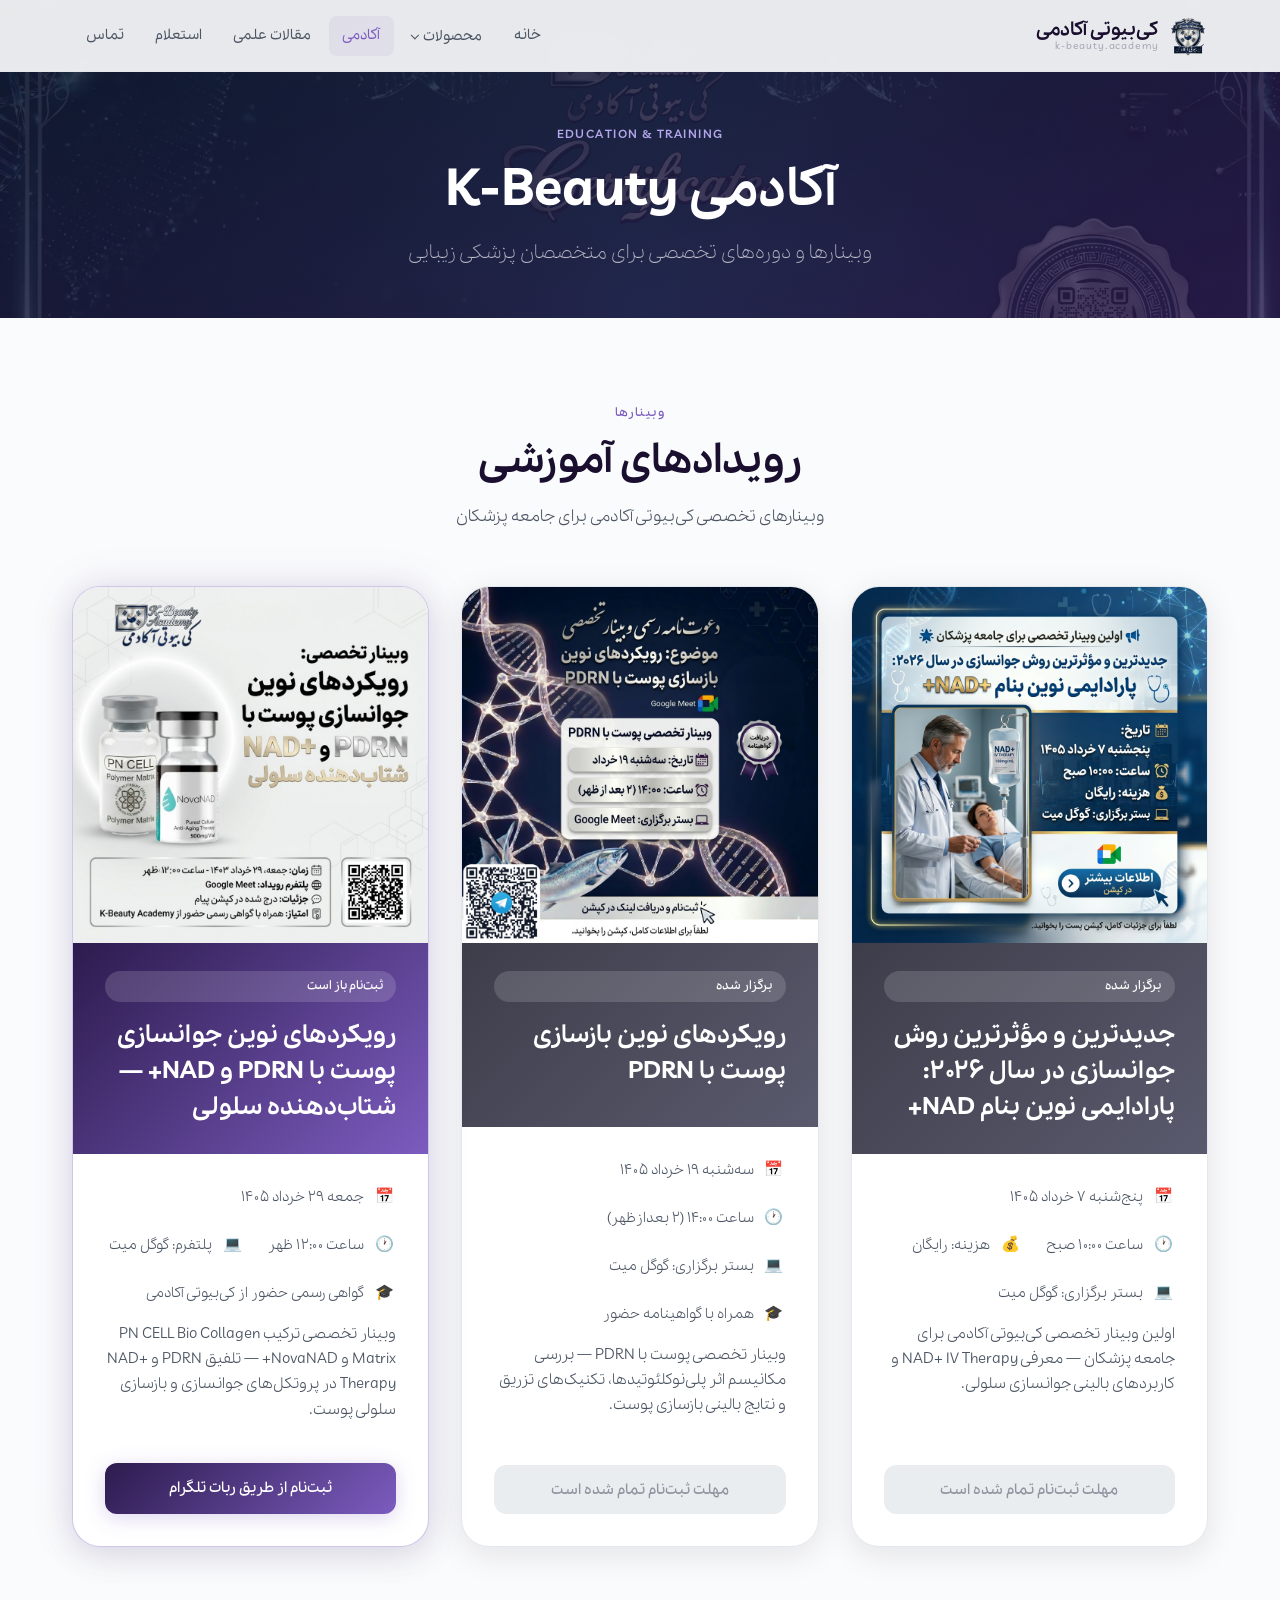
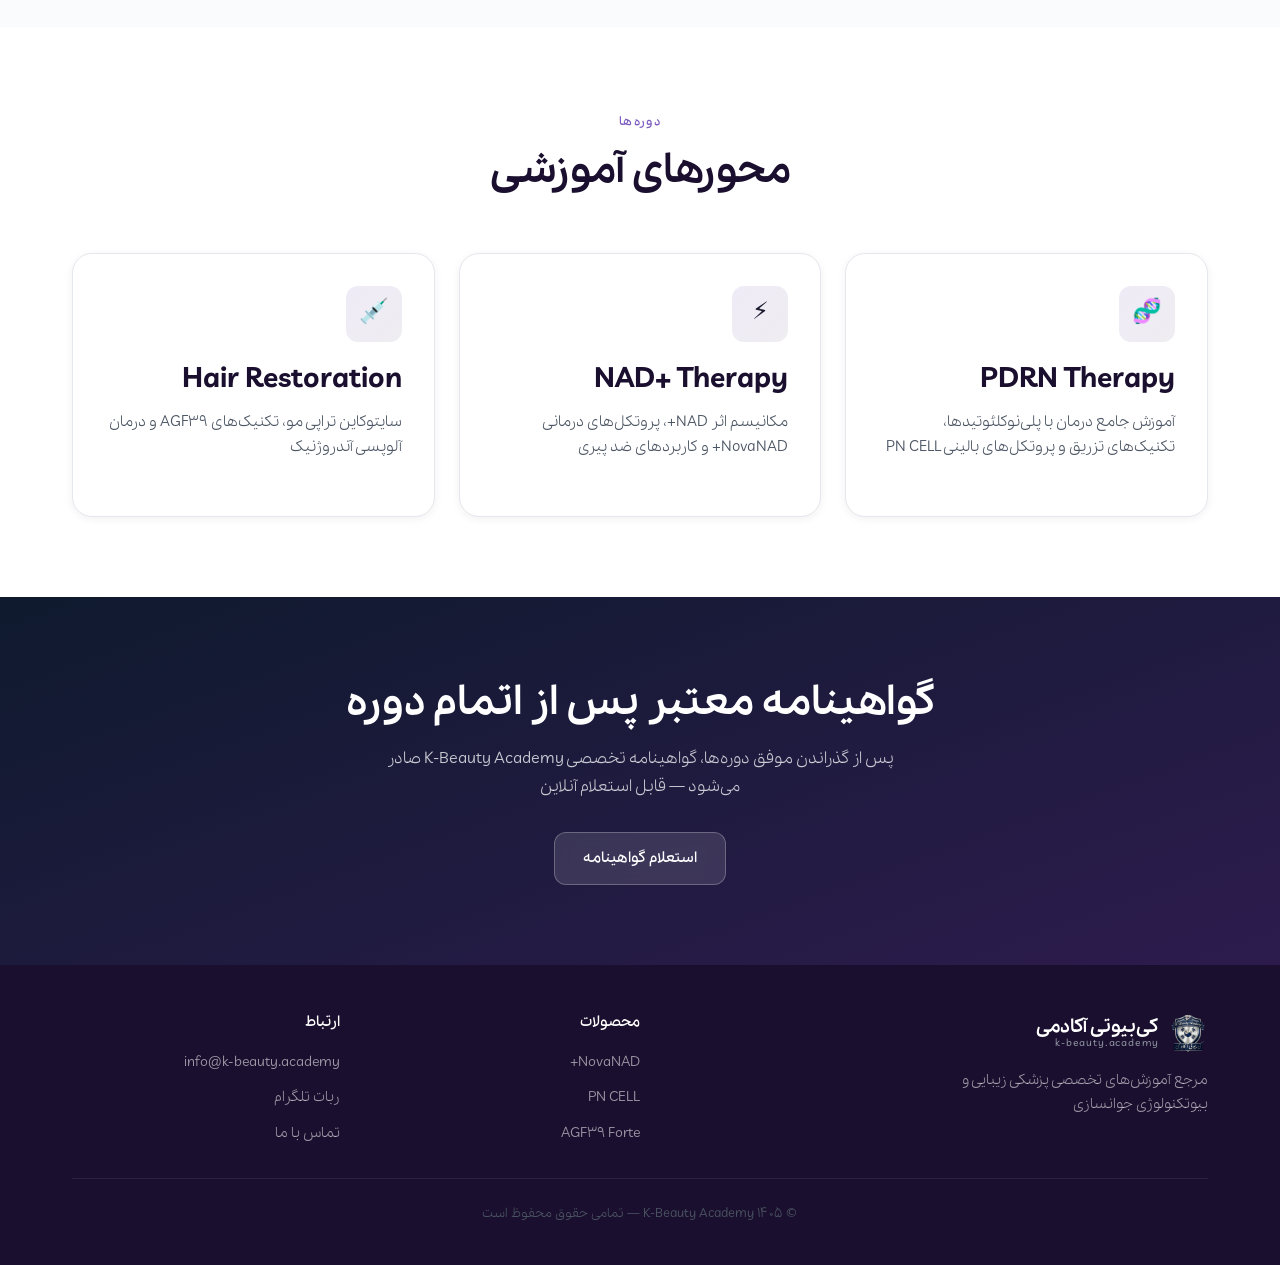
==== academy.html @ f940b208 "Improve articles UX, Pelak font, and products submenu. Sort articles by year descending, add mobile " ====
<!DOCTYPE html>
<html lang="fa" dir="rtl">
<head>
  <meta charset="UTF-8">
  <meta name="viewport" content="width=device-width, initial-scale=1.0">
  <meta name="description" content="آکادمی K-Beauty — وبینارها و دوره‌های تخصصی PDRN، NAD+ Therapy و Hair Restoration">
  <title>آکادمی | K-Beauty Academy</title>
  <link rel="stylesheet" href="style.css?v=3">
  <link rel="icon" href="images/logo/favicon.png" type="image/png">
  <link rel="apple-touch-icon" href="images/logo/apple-touch-icon.png">
</head>
<body>

  <header class="site-header">
    <div class="container header-inner">
      <a href="index.html" class="logo" aria-label="کی‌بیوتی آکادمی">
        <img src="images/logo/logo.png" alt="" class="logo-img" width="40" height="40">
        <div class="logo-text">
          <span>کی‌بیوتی آکادمی</span>
          <span>k-beauty.academy</span>
        </div>
      </a>
      <nav class="main-nav" aria-label="منوی اصلی">
        <ul>
          <li><a href="index.html">خانه</a></li>
          <li class="nav-dropdown">
            <button type="button" class="nav-dropdown__toggle" aria-expanded="false" aria-haspopup="true">محصولات</button>
            <ul class="nav-dropdown__menu" role="menu">
              <li role="none"><a href="novanad.html" role="menuitem">NovaNAD+</a></li>
              <li role="none"><a href="pncell.html" role="menuitem">PN CELL</a></li>
              <li role="none"><a href="agf39.html" role="menuitem">AGF39</a></li>
            </ul>
          </li>
          <li><a href="academy.html">آکادمی</a></li>
          <li><a href="articles.html">مقالات علمی</a></li>
          <li><a href="verify.html">استعلام</a></li>
          <li><a href="contact.html">تماس</a></li>
        </ul>
      </nav>
      <button class="menu-toggle" aria-label="باز کردن منو" aria-expanded="false">
        <span></span><span></span><span></span>
      </button>
    </div>
  </header>

  <div class="mobile-nav" aria-hidden="true">
    <nav class="mobile-nav-panel" aria-label="منوی موبایل">
      <ul>
        <li><a href="index.html">خانه</a></li>
        <li class="mobile-nav-group">
          <button type="button" class="mobile-nav-group__toggle" aria-expanded="false">محصولات</button>
          <ul class="mobile-nav-sub">
            <li><a href="novanad.html">NovaNAD+</a></li>
            <li><a href="pncell.html">PN CELL</a></li>
            <li><a href="agf39.html">AGF39</a></li>
          </ul>
        </li>
        <li><a href="academy.html">آکادمی</a></li>
        <li><a href="articles.html">مقالات علمی</a></li>
        <li><a href="verify.html">استعلام گواهینامه</a></li>
        <li><a href="contact.html">تماس با ما</a></li>
      </ul>
    </nav>
  </div>

  <main>
    <section class="page-hero page-hero--bg page-hero--academy">
      <div class="container">
        <span class="eyebrow">Education &amp; Training</span>
        <h1>آکادمی K-Beauty</h1>
        <p class="lead">وبینارها و دوره‌های تخصصی برای متخصصان پزشکی زیبایی</p>
      </div>
    </section>

    <section class="section">
      <div class="container">
        <div class="section-header">
          <span class="eyebrow">وبینارها</span>
          <h2>رویدادهای آموزشی</h2>
          <p>وبینارهای تخصصی کی‌بیوتی آکادمی برای جامعه پزشکان</p>
        </div>

        <div class="webinars-grid">

          <!-- وبینار NAD+ — برگزار شده -->
          <article class="webinar-card webinar-card--ended">
            <img src="images/webinars/webinar_nad.jpg" alt="وبینار NAD+ Therapy" class="webinar-poster" width="600" height="600" loading="lazy">
            <div class="webinar-card-header">
              <span class="badge badge--ended">برگزار شده</span>
              <h2>جدیدترین و مؤثرترین روش جوانسازی در سال ۲۰۲۶: پارادایمی نوین بنام NAD+</h2>
            </div>
            <div class="webinar-card-body">
              <div class="webinar-meta">
                <div class="webinar-meta-item">
                  <span class="icon">📅</span>
                  <span>پنج‌شنبه ۷ خرداد ۱۴۰۵</span>
                </div>
                <div class="webinar-meta-item">
                  <span class="icon">🕐</span>
                  <span>ساعت ۱۰:۰۰ صبح</span>
                </div>
                <div class="webinar-meta-item">
                  <span class="icon">💰</span>
                  <span>هزینه: رایگان</span>
                </div>
                <div class="webinar-meta-item">
                  <span class="icon">💻</span>
                  <span>بستر برگزاری: گوگل میت</span>
                </div>
              </div>
              <p>اولین وبینار تخصصی کی‌بیوتی آکادمی برای جامعه پزشکان — معرفی NAD+ IV Therapy و کاربردهای بالینی جوانسازی سلولی.</p>
              <button type="button" class="btn btn--disabled" disabled>مهلت ثبت‌نام تمام شده است</button>
            </div>
          </article>

          <!-- وبینار PDRN — برگزار شده -->
          <article class="webinar-card webinar-card--ended">
            <img src="images/webinars/webinar_pdrn.jpg" alt="وبینار PDRN" class="webinar-poster" width="600" height="600" loading="lazy">
            <div class="webinar-card-header">
              <span class="badge badge--ended">برگزار شده</span>
              <h2>رویکردهای نوین بازسازی پوست با PDRN</h2>
            </div>
            <div class="webinar-card-body">
              <div class="webinar-meta">
                <div class="webinar-meta-item">
                  <span class="icon">📅</span>
                  <span>سه‌شنبه ۱۹ خرداد ۱۴۰۵</span>
                </div>
                <div class="webinar-meta-item">
                  <span class="icon">🕐</span>
                  <span>ساعت ۱۴:۰۰ (۲ بعدازظهر)</span>
                </div>
                <div class="webinar-meta-item">
                  <span class="icon">💻</span>
                  <span>بستر برگزاری: گوگل میت</span>
                </div>
                <div class="webinar-meta-item">
                  <span class="icon">🎓</span>
                  <span>همراه با گواهینامه حضور</span>
                </div>
              </div>
              <p>وبینار تخصصی پوست با PDRN — بررسی مکانیسم اثر پلی‌نوکلئوتیدها، تکنیک‌های تزریق و نتایج بالینی بازسازی پوست.</p>
              <button type="button" class="btn btn--disabled" disabled>مهلت ثبت‌نام تمام شده است</button>
            </div>
          </article>

          <!-- وبینار PDRN + NAD+ — فعال -->
          <article class="webinar-card webinar-card--active">
            <img src="images/webinars/webinar_PN_NAD.jpg" alt="وبینار PDRN و NAD+" class="webinar-poster" width="600" height="600" loading="lazy">
            <div class="webinar-card-header">
              <span class="badge badge--open">ثبت‌نام باز است</span>
              <h2>رویکردهای نوین جوانسازی پوست با PDRN و NAD+ — شتاب‌دهنده سلولی</h2>
            </div>
            <div class="webinar-card-body">
              <div class="webinar-meta">
                <div class="webinar-meta-item">
                  <span class="icon">📅</span>
                  <span>جمعه ۲۹ خرداد ۱۴۰۵</span>
                </div>
                <div class="webinar-meta-item">
                  <span class="icon">🕐</span>
                  <span>ساعت ۱۲:۰۰ ظهر</span>
                </div>
                <div class="webinar-meta-item">
                  <span class="icon">💻</span>
                  <span>پلتفرم: گوگل میت</span>
                </div>
                <div class="webinar-meta-item">
                  <span class="icon">🎓</span>
                  <span>گواهی رسمی حضور از کی‌بیوتی آکادمی</span>
                </div>
              </div>
              <p>وبینار تخصصی ترکیب PN CELL Bio Collagen Matrix و NovaNAD+ — تلفیق PDRN و NAD+ Therapy در پروتکل‌های جوانسازی و بازسازی سلولی پوست.</p>
              <a href="https://t.me/nadplus_webinar_bot?start=webinar_register" class="btn btn--primary btn--full" target="_blank" rel="noopener noreferrer" style="margin-top:1.5rem">ثبت‌نام از طریق ربات تلگرام</a>
            </div>
          </article>

        </div>
      </div>
    </section>

    <section class="section section--alt">
      <div class="container">
        <div class="section-header">
          <span class="eyebrow">دوره‌ها</span>
          <h2>محورهای آموزشی</h2>
        </div>
        <div class="products-grid">
          <article class="product-card">
            <div class="product-card-icon">🧬</div>
            <h3>PDRN Therapy</h3>
            <p>آموزش جامع درمان با پلی‌نوکلئوتیدها، تکنیک‌های تزریق و پروتکل‌های بالینی PN CELL</p>
          </article>
          <article class="product-card">
            <div class="product-card-icon">⚡</div>
            <h3>NAD+ Therapy</h3>
            <p>مکانیسم اثر NAD+، پروتکل‌های درمانی NovaNAD+ و کاربردهای ضد پیری</p>
          </article>
          <article class="product-card">
            <div class="product-card-icon">💉</div>
            <h3>Hair Restoration</h3>
            <p>سایتوکاین تراپی مو، تکنیک‌های AGF39 و درمان آلوپسی آندروژنیک</p>
          </article>
        </div>
      </div>
    </section>

    <section class="section section--dark">
      <div class="container" style="text-align:center">
        <h2>گواهینامه معتبر پس از اتمام دوره</h2>
        <p style="max-width:560px;margin:1rem auto 2rem">پس از گذراندن موفق دوره‌ها، گواهینامه تخصصی K-Beauty Academy صادر می‌شود — قابل استعلام آنلاین</p>
        <a href="verify.html" class="btn btn--ghost">استعلام گواهینامه</a>
      </div>
    </section>
  </main>

  <footer class="site-footer">
    <div class="container">
      <div class="footer-grid">
        <div class="footer-brand">
          <a href="index.html" class="logo">
            <img src="images/logo/logo.png" alt="" class="logo-img" width="40" height="40">
            <div class="logo-text">
              <span>کی‌بیوتی آکادمی</span>
              <span>k-beauty.academy</span>
            </div>
          </a>
          <p>مرجع آموزش‌های تخصصی پزشکی زیبایی و بیوتکنولوژی جوانسازی</p>
        </div>
        <div class="footer-links">
          <h4>محصولات</h4>
          <ul>
            <li><a href="novanad.html">NovaNAD+</a></li>
            <li><a href="pncell.html">PN CELL</a></li>
            <li><a href="agf39.html">AGF39 Forte</a></li>
          </ul>
        </div>
        <div class="footer-links">
          <h4>ارتباط</h4>
          <ul>
            <li><a href="mailto:info@k-beauty.academy">info@k-beauty.academy</a></li>
            <li><a href="#" data-telegram>ربات تلگرام</a></li>
            <li><a href="contact.html">تماس با ما</a></li>
          </ul>
        </div>
      </div>
      <div class="footer-bottom">
        <p>© ۱۴۰۵ K-Beauty Academy — تمامی حقوق محفوظ است</p>
      </div>
    </div>
  </footer>

  <script src="main.js?v=3"></script>
</body>
</html>
---- style.css ----
/* ==========================================================================
   K-Beauty Academy — Global Styles
   Luxury Korean Biotech Clinic Aesthetic
   ========================================================================== */

/* --- Pelak (Farsi numerals) --- */
@font-face {
  font-family: 'Pelak';
  src: url('font/pelak/PelakFA-light.woff2') format('woff2');
  font-weight: 300;
  font-style: normal;
  font-display: swap;
}

@font-face {
  font-family: 'Pelak';
  src: url('font/pelak/PelakFA-Regular.woff2') format('woff2');
  font-weight: 400;
  font-style: normal;
  font-display: swap;
}

@font-face {
  font-family: 'Pelak';
  src: url('font/pelak/PelakFA-Medium.woff2') format('woff2');
  font-weight: 500;
  font-style: normal;
  font-display: swap;
}

@font-face {
  font-family: 'Pelak';
  src: url('font/pelak/PelakFA-SemiBold.woff2') format('woff2');
  font-weight: 600;
  font-style: normal;
  font-display: swap;
}

@font-face {
  font-family: 'Pelak';
  src: url('font/pelak/PelakFA-Bold.woff2') format('woff2');
  font-weight: 700;
  font-style: normal;
  font-display: swap;
}

/* --- Design Tokens --- */
:root {
  --white-clinical: #FAFBFC;
  --white-pure: #FFFFFF;
  --silver-light: #E4E7EC;
  --silver: #9CA3AF;
  --silver-metallic: linear-gradient(135deg, #D1D5DB 0%, #9CA3AF 50%, #C4C9D1 100%);
  --purple-deep: #1A0F2E;
  --purple-elegant: #2D1B4E;
  --purple-mid: #4A3278;
  --purple-accent: #7C5CBF;
  --purple-glow: rgba(124, 92, 191, 0.25);
  --navy-biotech: #0F1A2E;
  --navy-mid: #1E2D4A;
  --text-primary: #1A1A2E;
  --text-secondary: #4B5563;
  --text-muted: #6B7280;
  --text-on-dark: #F3F4F6;
  --success: #059669;
  --error: #DC2626;
  --shadow-sm: 0 2px 8px rgba(26, 15, 46, 0.06);
  --shadow-md: 0 8px 32px rgba(26, 15, 46, 0.1);
  --shadow-lg: 0 16px 48px rgba(26, 15, 46, 0.14);
  --shadow-glow: 0 0 40px rgba(124, 92, 191, 0.15);
  --radius-sm: 8px;
  --radius-md: 12px;
  --radius-lg: 20px;
  --radius-xl: 28px;
  --transition: 0.3s cubic-bezier(0.4, 0, 0.2, 1);
  --header-height: 72px;
  --max-width: 1200px;
  --font-body: 'Pelak', system-ui, sans-serif;
}

/* --- Reset & Base --- */
*,
*::before,
*::after {
  box-sizing: border-box;
  margin: 0;
  padding: 0;
}

html {
  scroll-behavior: smooth;
  font-size: 16px;
}

body {
  font-family: var(--font-body);
  background-color: var(--white-clinical);
  color: var(--text-primary);
  line-height: 1.7;
  direction: rtl;
  overflow-x: hidden;
  -webkit-font-smoothing: antialiased;
}

img {
  max-width: 100%;
  height: auto;
  display: block;
}

a {
  color: var(--purple-accent);
  text-decoration: none;
  transition: color var(--transition);
}

a:hover {
  color: var(--purple-mid);
}

ul {
  list-style: none;
}

/* --- Typography --- */
h1, h2, h3, h4 {
  font-family: var(--font-body);
  font-weight: 700;
  line-height: 1.3;
  color: var(--purple-deep);
}

h1 { font-size: clamp(2rem, 5vw, 3.25rem); }
h2 { font-size: clamp(1.75rem, 4vw, 2.5rem); }
h3 { font-size: clamp(1.25rem, 3vw, 1.75rem); }
h4 { font-size: clamp(1.1rem, 2.5vw, 1.35rem); }

p {
  color: var(--text-secondary);
  margin-bottom: 1rem;
}

.lead {
  font-size: clamp(1rem, 2.5vw, 1.2rem);
  color: var(--text-muted);
  font-weight: 300;
}

.eyebrow {
  display: inline-block;
  font-family: var(--font-body);
  font-size: 0.75rem;
  font-weight: 600;
  letter-spacing: 0.12em;
  text-transform: uppercase;
  color: var(--purple-accent);
  margin-bottom: 0.75rem;
}

/* --- Layout Utilities --- */
.container {
  width: 100%;
  max-width: var(--max-width);
  margin: 0 auto;
  padding: 0 1.25rem;
}

.section {
  padding: 5rem 0;
}

.section--alt {
  background: var(--white-pure);
}

.section--dark {
  background: linear-gradient(160deg, var(--navy-biotech) 0%, var(--purple-elegant) 100%);
  color: var(--text-on-dark);
}

.section--dark h2,
.section--dark h3 {
  color: var(--white-pure);
}

.section--dark p {
  color: rgba(243, 244, 246, 0.8);
}

.section-header {
  text-align: center;
  max-width: 720px;
  margin: 0 auto 3.5rem;
}

.section-header p {
  margin-top: 1rem;
}

/* --- Header & Navigation --- */
.site-header {
  position: fixed;
  top: 0;
  left: 0;
  right: 0;
  z-index: 1000;
  height: var(--header-height);
  background: rgba(250, 251, 252, 0.92);
  backdrop-filter: blur(16px);
  -webkit-backdrop-filter: blur(16px);
  border-bottom: 1px solid rgba(228, 231, 236, 0.8);
  transition: box-shadow var(--transition);
}

.site-header.scrolled {
  box-shadow: var(--shadow-sm);
}

.header-inner {
  display: flex;
  align-items: center;
  justify-content: space-between;
  height: var(--header-height);
  gap: 1rem;
}

.logo {
  display: flex;
  align-items: center;
  gap: 0.6rem;
  text-decoration: none;
  flex-shrink: 0;
}

.logo-icon {
  width: 40px;
  height: 40px;
  background: linear-gradient(135deg, var(--purple-elegant), var(--purple-accent));
  border-radius: var(--radius-sm);
  display: flex;
  align-items: center;
  justify-content: center;
  color: var(--white-pure);
  font-family: var(--font-body);
  font-size: 1.1rem;
  font-weight: 700;
  box-shadow: var(--shadow-glow);
}

.logo-img {
  width: 40px;
  height: 40px;
  object-fit: contain;
  flex-shrink: 0;
}

.logo-text {
  display: flex;
  flex-direction: column;
  line-height: 1.2;
}

.logo-text span:first-child {
  font-family: var(--font-body);
  font-size: 1.15rem;
  font-weight: 700;
  color: var(--purple-deep);
}

.logo-text span:last-child {
  font-size: 0.65rem;
  color: var(--silver);
  letter-spacing: 0.08em;
}

/* Desktop Nav */
.main-nav {
  display: none;
}

.main-nav ul {
  display: flex;
  align-items: center;
  gap: 0.25rem;
}

.main-nav a {
  display: block;
  padding: 0.5rem 0.85rem;
  font-size: 0.875rem;
  font-weight: 500;
  color: var(--text-secondary);
  border-radius: var(--radius-sm);
  transition: all var(--transition);
}

.main-nav a:hover,
.main-nav a.active {
  color: var(--purple-accent);
  background: rgba(124, 92, 191, 0.08);
}

/* Products dropdown — desktop */
.nav-dropdown {
  position: relative;
}

.nav-dropdown__toggle {
  display: inline-flex;
  align-items: center;
  gap: 0.35rem;
  padding: 0.5rem 0.85rem;
  font-family: var(--font-body);
  font-size: 0.875rem;
  font-weight: 500;
  color: var(--text-secondary);
  background: none;
  border: none;
  border-radius: var(--radius-sm);
  cursor: pointer;
  transition: all var(--transition);
}

.nav-dropdown__toggle::after {
  content: '';
  width: 0.4rem;
  height: 0.4rem;
  border-right: 1.5px solid currentColor;
  border-bottom: 1.5px solid currentColor;
  transform: rotate(45deg) translateY(-1px);
  transition: transform var(--transition);
}

.nav-dropdown:hover .nav-dropdown__toggle::after,
.nav-dropdown.open .nav-dropdown__toggle::after {
  transform: rotate(-135deg) translateY(1px);
}

.nav-dropdown__toggle:hover,
.nav-dropdown__toggle.active {
  color: var(--purple-accent);
  background: rgba(124, 92, 191, 0.08);
}

.nav-dropdown__menu {
  position: absolute;
  top: calc(100% + 0.35rem);
  right: 0;
  min-width: 11rem;
  padding: 0.4rem;
  background: var(--white-pure);
  border: 1px solid var(--silver-light);
  border-radius: var(--radius-md);
  box-shadow: var(--shadow-md);
  opacity: 0;
  visibility: hidden;
  transform: translateY(6px);
  transition: all var(--transition);
  z-index: 1002;
}

.nav-dropdown:hover .nav-dropdown__menu,
.nav-dropdown.open .nav-dropdown__menu,
.nav-dropdown:focus-within .nav-dropdown__menu {
  opacity: 1;
  visibility: visible;
  transform: translateY(0);
}

.nav-dropdown__menu a {
  display: block;
  padding: 0.55rem 0.75rem;
  font-size: 0.85rem;
  font-weight: 500;
  color: var(--text-secondary);
  border-radius: var(--radius-sm);
  white-space: nowrap;
}

.nav-dropdown__menu a:hover,
.nav-dropdown__menu a.active {
  color: var(--purple-accent);
  background: rgba(124, 92, 191, 0.08);
}

/* Hamburger */
.menu-toggle {
  display: flex;
  flex-direction: column;
  justify-content: center;
  gap: 5px;
  width: 44px;
  height: 44px;
  background: none;
  border: none;
  cursor: pointer;
  padding: 8px;
  border-radius: var(--radius-sm);
  transition: background var(--transition);
  z-index: 1001;
}

.menu-toggle:hover {
  background: rgba(124, 92, 191, 0.08);
}

.menu-toggle span {
  display: block;
  width: 24px;
  height: 2px;
  background: var(--purple-deep);
  border-radius: 2px;
  transition: all var(--transition);
  margin: 0 auto;
}

.menu-toggle.active span:nth-child(1) {
  transform: translateY(7px) rotate(45deg);
}

.menu-toggle.active span:nth-child(2) {
  opacity: 0;
  transform: scaleX(0);
}

.menu-toggle.active span:nth-child(3) {
  transform: translateY(-7px) rotate(-45deg);
}

/* Mobile Nav Overlay */
.mobile-nav {
  position: fixed;
  inset: 0;
  background: rgba(15, 26, 46, 0.6);
  backdrop-filter: blur(4px);
  z-index: 999;
  opacity: 0;
  visibility: hidden;
  transition: all var(--transition);
}

.mobile-nav.open {
  opacity: 1;
  visibility: visible;
}

.mobile-nav-panel {
  position: absolute;
  top: 0;
  right: 0;
  width: min(320px, 85vw);
  height: 100%;
  background: var(--white-pure);
  padding: calc(var(--header-height) + 1.5rem) 1.5rem 2rem;
  transform: translateX(100%);
  transition: transform var(--transition);
  box-shadow: var(--shadow-lg);
  overflow-y: auto;
}

.mobile-nav.open .mobile-nav-panel {
  transform: translateX(0);
}

.mobile-nav ul {
  display: flex;
  flex-direction: column;
  gap: 0.25rem;
}

.mobile-nav a {
  display: block;
  padding: 0.85rem 1rem;
  font-size: 1rem;
  font-weight: 500;
  color: var(--text-primary);
  border-radius: var(--radius-sm);
  transition: all var(--transition);
}

.mobile-nav a:hover,
.mobile-nav a.active {
  background: rgba(124, 92, 191, 0.1);
  color: var(--purple-accent);
}

.mobile-nav-group {
  margin: 0.15rem 0;
}

.mobile-nav-group__toggle {
  display: flex;
  align-items: center;
  justify-content: space-between;
  width: 100%;
  padding: 0.85rem 1rem;
  font-family: var(--font-body);
  font-size: 1rem;
  font-weight: 600;
  color: var(--text-primary);
  background: none;
  border: none;
  border-radius: var(--radius-sm);
  cursor: pointer;
  text-align: right;
  transition: all var(--transition);
}

.mobile-nav-group__toggle::after {
  content: '';
  width: 0.45rem;
  height: 0.45rem;
  border-right: 2px solid var(--purple-accent);
  border-bottom: 2px solid var(--purple-accent);
  transform: rotate(45deg);
  transition: transform var(--transition);
  flex-shrink: 0;
}

.mobile-nav-group.open .mobile-nav-group__toggle::after {
  transform: rotate(-135deg);
}

.mobile-nav-group__toggle:hover,
.mobile-nav-group__toggle.active {
  background: rgba(124, 92, 191, 0.1);
  color: var(--purple-accent);
}

.mobile-nav-sub {
  display: none;
  padding: 0.15rem 0 0.35rem;
  margin: 0 0 0.25rem;
}

.mobile-nav-group.open .mobile-nav-sub {
  display: block;
}

.mobile-nav-sub a {
  padding: 0.7rem 1rem 0.7rem 1.5rem;
  font-size: 0.95rem;
}

/* --- Buttons --- */
.btn {
  display: inline-flex;
  align-items: center;
  justify-content: center;
  gap: 0.5rem;
  padding: 0.85rem 1.75rem;
  font-family: var(--font-body);
  font-size: 0.9rem;
  font-weight: 600;
  border: none;
  border-radius: var(--radius-md);
  cursor: pointer;
  transition: all var(--transition);
  text-decoration: none;
  white-space: nowrap;
}

.btn--primary {
  background: linear-gradient(135deg, var(--purple-elegant), var(--purple-accent));
  color: var(--white-pure);
  box-shadow: 0 4px 20px var(--purple-glow);
}

.btn--primary:hover {
  transform: translateY(-2px);
  box-shadow: 0 8px 28px var(--purple-glow);
  color: var(--white-pure);
}

.btn--outline {
  background: transparent;
  color: var(--purple-accent);
  border: 1.5px solid var(--purple-accent);
}

.btn--outline:hover {
  background: var(--purple-accent);
  color: var(--white-pure);
}

.btn--ghost {
  background: rgba(255, 255, 255, 0.12);
  color: var(--white-pure);
  border: 1px solid rgba(255, 255, 255, 0.25);
  backdrop-filter: blur(8px);
}

.btn--ghost:hover {
  background: rgba(255, 255, 255, 0.2);
  color: var(--white-pure);
}

.btn--silver {
  background: var(--silver-metallic);
  color: var(--purple-deep);
}

.btn--full {
  width: 100%;
}

/* --- Hero Section --- */
.hero {
  position: relative;
  min-height: 100vh;
  display: flex;
  align-items: center;
  padding-top: var(--header-height);
  background: linear-gradient(160deg, var(--navy-biotech) 0%, var(--purple-elegant) 45%, var(--navy-mid) 100%);
  overflow: hidden;
}

.hero::before {
  content: '';
  position: absolute;
  inset: 0;
  background:
    radial-gradient(ellipse 80% 60% at 20% 80%, rgba(124, 92, 191, 0.2) 0%, transparent 60%),
    radial-gradient(ellipse 60% 50% at 80% 20%, rgba(156, 163, 175, 0.1) 0%, transparent 50%);
  pointer-events: none;
}

.hero::after {
  content: '';
  position: absolute;
  bottom: 0;
  left: 0;
  right: 0;
  height: 120px;
  background: linear-gradient(to top, var(--white-clinical), transparent);
  pointer-events: none;
}

.hero-grid {
  position: relative;
  z-index: 1;
  display: grid;
  grid-template-columns: 1fr;
  gap: 3rem;
  align-items: center;
  padding: 4rem 0 6rem;
}

.hero-content {
  max-width: 680px;
}

.hero .eyebrow {
  color: rgba(196, 181, 253, 0.9);
}

.hero h1 {
  color: var(--white-pure);
  margin-bottom: 1.25rem;
  font-size: clamp(1.75rem, 5vw, 2.75rem);
}

.hero .lead {
  color: rgba(243, 244, 246, 0.75);
  margin-bottom: 2rem;
  line-height: 1.9;
}

.hero-cta {
  display: flex;
  flex-wrap: wrap;
  gap: 1rem;
}

.hero-visual {
  display: none;
  position: relative;
}

.hero-img {
  width: 100%;
  max-width: 420px;
  margin: 0 auto;
  border-radius: var(--radius-xl);
  box-shadow: var(--shadow-lg), var(--shadow-glow);
  border: 1px solid rgba(255, 255, 255, 0.12);
  animation: float 6s ease-in-out infinite;
}

@keyframes float {
  0%, 100% { transform: translateY(0); }
  50% { transform: translateY(-12px); }
}

/* --- Product Cards --- */
.products-grid {
  display: grid;
  grid-template-columns: 1fr;
  gap: 1.5rem;
}

.product-card {
  background: var(--white-pure);
  border-radius: var(--radius-lg);
  padding: 2rem;
  border: 1px solid var(--silver-light);
  box-shadow: var(--shadow-sm);
  transition: all var(--transition);
  display: flex;
  flex-direction: column;
  position: relative;
  overflow: hidden;
}

.product-card::before {
  content: '';
  position: absolute;
  top: 0;
  right: 0;
  left: 0;
  height: 3px;
  background: linear-gradient(90deg, var(--purple-elegant), var(--purple-accent), var(--silver));
  opacity: 0;
  transition: opacity var(--transition);
}

.product-card:hover {
  transform: translateY(-4px);
  box-shadow: var(--shadow-md);
  border-color: rgba(124, 92, 191, 0.2);
}

.product-card:hover::before {
  opacity: 1;
}

.product-card-icon {
  width: 56px;
  height: 56px;
  border-radius: var(--radius-md);
  background: linear-gradient(135deg, rgba(124, 92, 191, 0.12), rgba(45, 27, 78, 0.08));
  display: flex;
  align-items: center;
  justify-content: center;
  font-size: 1.5rem;
  margin-bottom: 1.25rem;
}

.product-card-img {
  width: 100%;
  aspect-ratio: 1;
  object-fit: cover;
  border-radius: var(--radius-md);
  margin-bottom: 1.25rem;
  background: var(--white-clinical);
}

.product-card h3 {
  margin-bottom: 0.75rem;
}

.product-card p {
  flex-grow: 1;
  font-size: 0.925rem;
  margin-bottom: 1.5rem;
}

.product-card .btn {
  align-self: flex-start;
}

/* --- Page Hero (inner pages) --- */
.page-hero {
  padding-top: calc(var(--header-height) + 3rem);
  padding-bottom: 3rem;
  background: linear-gradient(160deg, var(--navy-biotech) 0%, var(--purple-elegant) 100%);
  text-align: center;
  position: relative;
  overflow: hidden;
}

.page-hero::before {
  content: '';
  position: absolute;
  inset: 0;
  background: radial-gradient(ellipse at center, rgba(124, 92, 191, 0.15) 0%, transparent 70%);
  z-index: 0;
}

.page-hero--bg {
  background-size: cover;
  background-position: center;
  background-repeat: no-repeat;
}

.page-hero--bg::before {
  background: linear-gradient(160deg, rgba(15, 26, 46, 0.88) 0%, rgba(45, 27, 78, 0.82) 100%);
}

.page-hero--novanad { background-image: url('images/pages/hero-novanad.webp'); }
.page-hero--pncell { background-image: url('images/pages/hero-pncell.webp'); }
.page-hero--agf39 { background-image: url('images/pages/hero-agf39.webp'); }
.page-hero--academy { background-image: url('images/pages/hero-academy.webp'); }

.product-showcase {
  width: 100%;
  border-radius: var(--radius-lg);
  box-shadow: var(--shadow-md);
  margin-bottom: 1.5rem;
}

.page-hero .container {
  position: relative;
  z-index: 1;
}

.page-hero .eyebrow {
  color: rgba(196, 181, 253, 0.9);
}

.page-hero h1 {
  color: var(--white-pure);
  margin-bottom: 0.75rem;
}

.page-hero .lead {
  color: rgba(243, 244, 246, 0.7);
  max-width: 600px;
  margin: 0 auto;
}

/* --- Content Blocks --- */
.content-grid {
  display: grid;
  grid-template-columns: 1fr;
  gap: 2.5rem;
  align-items: start;
}

.content-block {
  background: var(--white-pure);
  border-radius: var(--radius-lg);
  padding: 2rem;
  border: 1px solid var(--silver-light);
  box-shadow: var(--shadow-sm);
}

.feature-list {
  display: flex;
  flex-direction: column;
  gap: 1rem;
}

.feature-item {
  display: flex;
  gap: 1rem;
  align-items: flex-start;
  padding: 1rem;
  background: var(--white-clinical);
  border-radius: var(--radius-md);
  border: 1px solid var(--silver-light);
  transition: all var(--transition);
}

.feature-item:hover {
  border-color: rgba(124, 92, 191, 0.25);
  box-shadow: var(--shadow-sm);
}

.feature-icon {
  flex-shrink: 0;
  width: 44px;
  height: 44px;
  border-radius: var(--radius-sm);
  background: linear-gradient(135deg, var(--purple-elegant), var(--purple-accent));
  color: var(--white-pure);
  display: flex;
  align-items: center;
  justify-content: center;
  font-size: 1.1rem;
}

.feature-item h4 {
  margin-bottom: 0.25rem;
  font-family: var(--font-body);
  font-weight: 600;
  font-size: 0.95rem;
}

.feature-item p {
  font-size: 0.875rem;
  margin-bottom: 0;
}

/* Stats Row */
.stats-row {
  display: grid;
  grid-template-columns: repeat(2, 1fr);
  gap: 1rem;
}

.stat-card {
  text-align: center;
  padding: 1.5rem 1rem;
  background: linear-gradient(135deg, rgba(124, 92, 191, 0.08), rgba(45, 27, 78, 0.04));
  border-radius: var(--radius-md);
  border: 1px solid rgba(124, 92, 191, 0.15);
}

.stat-card .stat-value {
  font-family: var(--font-body);
  font-size: 2.25rem;
  font-weight: 700;
  color: var(--purple-accent);
  line-height: 1;
  margin-bottom: 0.5rem;
}

.stat-card .stat-label {
  font-size: 0.8rem;
  color: var(--text-muted);
}

/* Tech Badge */
.tech-badge {
  display: inline-flex;
  align-items: center;
  gap: 0.5rem;
  padding: 0.5rem 1rem;
  background: rgba(124, 92, 191, 0.1);
  border: 1px solid rgba(124, 92, 191, 0.2);
  border-radius: 100px;
  font-size: 0.8rem;
  font-weight: 500;
  color: var(--purple-mid);
  margin-bottom: 1rem;
}

/* --- Academy / Webinar Card --- */
.webinars-grid {
  display: grid;
  grid-template-columns: 1fr;
  gap: 2rem;
}

.webinar-card {
  background: var(--white-pure);
  border-radius: var(--radius-xl);
  overflow: hidden;
  border: 1px solid var(--silver-light);
  box-shadow: var(--shadow-md);
  display: flex;
  flex-direction: column;
}

.webinar-card--active {
  border-color: rgba(124, 92, 191, 0.35);
  box-shadow: var(--shadow-md), var(--shadow-glow);
}

.webinar-poster {
  width: 100%;
  aspect-ratio: 1 / 1;
  object-fit: cover;
  display: block;
  background: var(--white-clinical);
}

.webinar-card-header {
  background: linear-gradient(135deg, var(--purple-elegant), var(--purple-accent));
  padding: 1.75rem 2rem;
  color: var(--white-pure);
  min-height: 9.5rem;
  display: flex;
  flex-direction: column;
  justify-content: flex-start;
}

.webinar-card--ended .webinar-card-header {
  background: linear-gradient(135deg, #3d3d4a, #5a5a6e);
}

.webinar-card-header .badge {
  display: inline-block;
  padding: 0.35rem 0.85rem;
  background: rgba(255, 255, 255, 0.15);
  border-radius: 100px;
  font-size: 0.75rem;
  font-weight: 600;
  margin-bottom: 1rem;
}

.badge--open {
  background: rgba(255, 255, 255, 0.22);
}

.badge--ended {
  background: rgba(0, 0, 0, 0.2);
}

.webinar-card-header h2 {
  color: var(--white-pure);
  font-size: clamp(1.1rem, 2.5vw, 1.5rem);
  margin-bottom: 0;
  line-height: 1.5;
}

.webinar-card-body {
  padding: 2rem;
  flex-grow: 1;
  display: flex;
  flex-direction: column;
}

.webinar-card-body p {
  font-size: 0.925rem;
}

.webinar-card-body .webinar-meta {
  margin-bottom: 1rem;
}

.webinar-card-body > p:last-of-type {
  flex-grow: 1;
}

.webinar-meta {
  display: flex;
  flex-direction: column;
  gap: 0.3rem;
  margin-bottom: 1.5rem;
}

.webinar-meta-item {
  display: flex;
  align-items: center;
  gap: 0.5rem;
  font-size: 0.875rem;
  color: var(--text-secondary);
  line-height: 1.4;
}

.webinar-meta-item .icon {
  width: 1.5rem;
  height: 1.5rem;
  background: none;
  border-radius: 0;
  display: flex;
  align-items: center;
  justify-content: center;
  font-size: 0.95rem;
  flex-shrink: 0;
}

.btn--disabled,
.btn--disabled:disabled {
  background: var(--silver-light);
  color: var(--text-muted);
  cursor: not-allowed;
  box-shadow: none;
  border: 1px solid var(--silver-light);
  width: 100%;
  margin-top: 1.5rem;
}

.btn--disabled:hover {
  transform: none;
  box-shadow: none;
}

/* --- Verify Page --- */
.verify-section {
  min-height: calc(100vh - var(--header-height) - 200px);
  display: flex;
  align-items: center;
  padding: calc(var(--header-height) + 3rem) 0 4rem;
}

.verify-card {
  max-width: 520px;
  margin: 0 auto;
  background: var(--white-pure);
  border-radius: var(--radius-xl);
  padding: 2.5rem 2rem;
  border: 1px solid var(--silver-light);
  box-shadow: var(--shadow-md);
  text-align: center;
}

.verify-card h1 {
  font-size: clamp(1.5rem, 4vw, 2rem);
  margin-bottom: 0.5rem;
}

.verify-card > p {
  margin-bottom: 2rem;
}

.verify-form {
  display: flex;
  flex-direction: column;
  gap: 1rem;
}

.verify-input-group {
  position: relative;
}

.verify-input {
  width: 100%;
  padding: 1rem 1.25rem;
  font-family: var(--font-body);
  font-size: 1rem;
  text-align: center;
  letter-spacing: 0.08em;
  border: 2px solid var(--silver-light);
  border-radius: var(--radius-md);
  background: var(--white-clinical);
  color: var(--text-primary);
  transition: all var(--transition);
  direction: ltr;
}

.verify-input:focus {
  outline: none;
  border-color: var(--purple-accent);
  box-shadow: 0 0 0 4px var(--purple-glow);
}

.verify-result {
  margin-top: 1.5rem;
  padding: 1.5rem;
  border-radius: var(--radius-md);
  opacity: 0;
  transform: translateY(10px);
  transition: all 0.4s cubic-bezier(0.4, 0, 0.2, 1);
}

.verify-form--loading .verify-input {
  opacity: 0.7;
}

.verify-form--loading .btn {
  position: relative;
}

.verify-result--loading {
  padding: 1.5rem;
  color: var(--text-muted);
  font-size: 0.9rem;
}

.btn:disabled {
  opacity: 0.75;
  cursor: wait;
}

.verify-result.show {
  opacity: 1;
  transform: translateY(0);
}

.verify-result--success {
  background: linear-gradient(135deg, rgba(5, 150, 105, 0.08), rgba(5, 150, 105, 0.04));
  border: 1px solid rgba(5, 150, 105, 0.25);
}

.verify-result--error {
  background: linear-gradient(135deg, rgba(220, 38, 38, 0.08), rgba(220, 38, 38, 0.04));
  border: 1px solid rgba(220, 38, 38, 0.25);
}

.verify-result h3 {
  font-family: var(--font-body);
  font-size: 1rem;
  margin-bottom: 0.75rem;
}

.verify-result--success h3 { color: var(--success); }
.verify-result--error h3 { color: var(--error); }

.cert-details {
  text-align: right;
  margin-top: 1rem;
}

.cert-details dt {
  font-size: 0.75rem;
  color: var(--text-muted);
  margin-top: 0.75rem;
}

.cert-details dd {
  font-size: 0.95rem;
  font-weight: 600;
  color: var(--text-primary);
}

.cert-badge {
  display: inline-block;
  margin-top: 1rem;
  padding: 0.5rem 1.25rem;
  background: linear-gradient(135deg, var(--purple-elegant), var(--purple-accent));
  color: var(--white-pure);
  border-radius: 100px;
  font-size: 0.85rem;
  font-weight: 600;
}

/* --- Contact Page --- */
.contact-grid {
  display: grid;
  grid-template-columns: 1fr;
  gap: 2rem;
  padding: calc(var(--header-height) + 3rem) 0 4rem;
}

.contact-info {
  background: linear-gradient(160deg, var(--navy-biotech), var(--purple-elegant));
  border-radius: var(--radius-xl);
  padding: 2rem;
  color: var(--text-on-dark);
}

.contact-info h2 {
  color: var(--white-pure);
  margin-bottom: 1rem;
}

.contact-info p {
  color: rgba(243, 244, 246, 0.75);
  margin-bottom: 2rem;
}

.contact-links {
  display: flex;
  flex-direction: column;
  gap: 1rem;
}

.contact-link {
  display: flex;
  align-items: center;
  gap: 1rem;
  padding: 1rem;
  background: rgba(255, 255, 255, 0.08);
  border-radius: var(--radius-md);
  border: 1px solid rgba(255, 255, 255, 0.12);
  color: var(--white-pure);
  transition: all var(--transition);
}

.contact-link:hover {
  background: rgba(255, 255, 255, 0.14);
  color: var(--white-pure);
  transform: translateX(-4px);
}

.contact-link .icon {
  width: 44px;
  height: 44px;
  border-radius: var(--radius-sm);
  background: rgba(124, 92, 191, 0.3);
  display: flex;
  align-items: center;
  justify-content: center;
  font-size: 1.2rem;
  flex-shrink: 0;
}

.contact-form-card {
  background: var(--white-pure);
  border-radius: var(--radius-xl);
  padding: 2rem;
  border: 1px solid var(--silver-light);
  box-shadow: var(--shadow-md);
}

.contact-form-card h2 {
  margin-bottom: 1.5rem;
}

.form-group {
  margin-bottom: 1.25rem;
}

.form-group label {
  display: block;
  font-size: 0.85rem;
  font-weight: 500;
  color: var(--text-secondary);
  margin-bottom: 0.5rem;
}

.form-group input,
.form-group textarea,
.form-group select {
  width: 100%;
  padding: 0.85rem 1rem;
  font-family: var(--font-body);
  font-size: 0.95rem;
  border: 1.5px solid var(--silver-light);
  border-radius: var(--radius-md);
  background: var(--white-clinical);
  color: var(--text-primary);
  transition: all var(--transition);
}

.form-group select {
  cursor: pointer;
  appearance: none;
  background-image: url("data:image/svg+xml,%3Csvg xmlns='http://www.w3.org/2000/svg' width='12' height='8' viewBox='0 0 12 8'%3E%3Cpath fill='%236B7280' d='M1 1l5 5 5-5'/%3E%3C/svg%3E");
  background-repeat: no-repeat;
  background-position: left 1rem center;
  padding-left: 2.5rem;
}

.form-group input:focus,
.form-group textarea:focus,
.form-group select:focus {
  outline: none;
  border-color: var(--purple-accent);
  box-shadow: 0 0 0 3px var(--purple-glow);
  background-color: var(--white-pure);
}

.form-group--other {
  animation: fadeIn 0.3s ease;
}

@keyframes fadeIn {
  from { opacity: 0; transform: translateY(-6px); }
  to { opacity: 1; transform: translateY(0); }
}

.contact-success {
  text-align: center;
  padding: 2rem 1rem;
}

.contact-success-icon {
  width: 64px;
  height: 64px;
  margin: 0 auto 1.25rem;
  border-radius: 50%;
  background: linear-gradient(135deg, var(--purple-elegant), var(--purple-accent));
  color: var(--white-pure);
  font-size: 1.75rem;
  display: flex;
  align-items: center;
  justify-content: center;
  box-shadow: var(--shadow-glow);
}

.contact-success h3 {
  margin-bottom: 0.75rem;
  font-size: 1.25rem;
}

.contact-success p {
  color: var(--text-muted);
  margin-bottom: 0;
}

.form-group textarea {
  min-height: 120px;
  resize: vertical;
}

/* --- Toast Notification --- */
.toast-container {
  position: fixed;
  bottom: 1.5rem;
  left: 50%;
  transform: translateX(-50%) translateY(120%);
  z-index: 2000;
  transition: transform 0.4s cubic-bezier(0.4, 0, 0.2, 1);
}

.toast-container.show {
  transform: translateX(-50%) translateY(0);
}

.toast {
  display: flex;
  align-items: center;
  gap: 0.75rem;
  padding: 1rem 1.5rem;
  background: var(--purple-deep);
  color: var(--white-pure);
  border-radius: var(--radius-md);
  box-shadow: var(--shadow-lg);
  font-size: 0.9rem;
  font-weight: 500;
  min-width: 280px;
  border: 1px solid rgba(124, 92, 191, 0.3);
}

.toast-icon {
  width: 28px;
  height: 28px;
  border-radius: 50%;
  background: var(--success);
  display: flex;
  align-items: center;
  justify-content: center;
  font-size: 0.85rem;
  flex-shrink: 0;
}

/* --- Footer --- */
.site-footer {
  background: var(--purple-deep);
  color: rgba(243, 244, 246, 0.7);
  padding: 3rem 0 1.5rem;
}

.footer-grid {
  display: grid;
  grid-template-columns: 1fr;
  gap: 2rem;
  margin-bottom: 2rem;
}

.footer-brand .logo-text span:first-child {
  color: var(--white-pure);
}

.footer-brand .logo-text span:last-child {
  color: var(--silver);
}

.footer-brand p {
  color: rgba(243, 244, 246, 0.6);
  font-size: 0.875rem;
  margin-top: 1rem;
  max-width: 320px;
}

.footer-links h4 {
  color: var(--white-pure);
  font-family: var(--font-body);
  font-size: 0.9rem;
  font-weight: 600;
  margin-bottom: 1rem;
}

.footer-links ul {
  display: flex;
  flex-direction: column;
  gap: 0.5rem;
}

.footer-links a {
  color: rgba(243, 244, 246, 0.6);
  font-size: 0.875rem;
  transition: color var(--transition);
}

.footer-links a:hover {
  color: var(--white-pure);
}

.footer-bottom {
  padding-top: 1.5rem;
  border-top: 1px solid rgba(255, 255, 255, 0.08);
  display: flex;
  flex-direction: column;
  gap: 0.5rem;
  align-items: center;
  text-align: center;
  font-size: 0.8rem;
  color: rgba(243, 244, 246, 0.4);
}

/* --- Ingredient Tags --- */
.ingredient-tags {
  display: flex;
  flex-wrap: wrap;
  gap: 0.5rem;
  margin: 1rem 0;
}

.ingredient-tag {
  padding: 0.4rem 0.85rem;
  background: var(--white-clinical);
  border: 1px solid var(--silver-light);
  border-radius: 100px;
  font-size: 0.8rem;
  color: var(--text-secondary);
  transition: all var(--transition);
}

.ingredient-tag:hover {
  border-color: var(--purple-accent);
  color: var(--purple-accent);
}

/* --- Method Cards --- */
.methods-grid {
  display: grid;
  grid-template-columns: 1fr;
  gap: 1rem;
}

.method-card {
  padding: 1.5rem;
  background: var(--white-clinical);
  border-radius: var(--radius-md);
  border: 1px solid var(--silver-light);
  text-align: center;
  transition: all var(--transition);
}

.method-card:hover {
  border-color: rgba(124, 92, 191, 0.3);
  box-shadow: var(--shadow-sm);
}

.method-card .method-icon {
  font-size: 2rem;
  margin-bottom: 0.75rem;
}

.method-card h4 {
  font-family: var(--font-body);
  font-size: 0.95rem;
  margin-bottom: 0.5rem;
}

.method-card p {
  font-size: 0.85rem;
  margin-bottom: 0;
}

/* --- Responsive Breakpoints --- */
@media (min-width: 640px) {
  .products-grid {
    grid-template-columns: repeat(2, 1fr);
  }

  .stats-row {
    grid-template-columns: repeat(2, 1fr);
  }

  .methods-grid {
    grid-template-columns: repeat(3, 1fr);
  }

  .footer-grid {
    grid-template-columns: repeat(2, 1fr);
  }
}

@media (min-width: 768px) {
  .main-nav {
    display: block;
  }

  .menu-toggle {
    display: none;
  }

  .hero-grid {
    grid-template-columns: 1fr 1fr;
  }

  .hero-visual {
    display: block;
  }

  .content-grid {
    grid-template-columns: 1fr 1fr;
  }

  .contact-grid {
    grid-template-columns: 1fr 1.2fr;
    align-items: start;
  }

  .webinar-meta {
    flex-direction: row;
    flex-wrap: wrap;
    gap: 1.5rem;
  }
}

@media (min-width: 1024px) {
  .webinars-grid {
    grid-template-columns: repeat(3, 1fr);
    align-items: stretch;
  }

  .webinar-card-header {
    min-height: 11.5rem;
  }

  .products-grid {
    grid-template-columns: repeat(3, 1fr);
  }

  .footer-grid {
    grid-template-columns: 2fr 1fr 1fr;
  }

  .container {
    padding: 0 2rem;
  }
}

@media (min-width: 768px) and (max-width: 1023px) {
  .webinars-grid {
    grid-template-columns: repeat(2, 1fr);
  }

  .webinars-grid .webinar-card:last-child {
    grid-column: 1 / -1;
    max-width: 480px;
    margin: 0 auto;
    width: 100%;
  }
}

/* --- Accessibility --- */
@media (prefers-reduced-motion: reduce) {
  *,
  *::before,
  *::after {
    animation-duration: 0.01ms !important;
    animation-iteration-count: 1 !important;
    transition-duration: 0.01ms !important;
  }

  html {
    scroll-behavior: auto;
  }
}

:focus-visible {
  outline: 2px solid var(--purple-accent);
  outline-offset: 2px;
}

.sr-only {
  position: absolute;
  width: 1px;
  height: 1px;
  padding: 0;
  margin: -1px;
  overflow: hidden;
  clip: rect(0, 0, 0, 0);
  white-space: nowrap;
  border: 0;
}

/* ==========================================================================
   Scientific Articles
   ========================================================================== */

.page-hero--articles {
  background-image: url('images/pages/hero-academy.webp');
}

.articles-layout {
  display: flex;
  flex-direction: column;
  gap: 2rem;
  align-items: stretch;
}

.articles-sidebar {
  background: var(--white-pure);
  border: 1px solid var(--silver-light);
  border-radius: var(--radius-lg);
  padding: 1.5rem;
  box-shadow: var(--shadow-sm);
}

.articles-sidebar__block + .articles-sidebar__block {
  margin-top: 1.5rem;
  padding-top: 1.5rem;
  border-top: 1px solid var(--silver-light);
}

.articles-sidebar__label {
  display: block;
  font-size: 0.85rem;
  font-weight: 600;
  color: var(--purple-deep);
  margin-bottom: 0.75rem;
}

.articles-sidebar__hint {
  font-size: 0.75rem;
  color: var(--text-muted);
  margin-top: 0.5rem;
  margin-bottom: 0;
}

.articles-search-input {
  width: 100%;
  padding: 0.75rem 1rem;
  border: 1px solid var(--silver-light);
  border-radius: var(--radius-md);
  font-family: var(--font-body);
  font-size: 0.95rem;
  background: var(--white-clinical);
  transition: border-color var(--transition), box-shadow var(--transition);
}

.articles-search-input:focus {
  outline: none;
  border-color: var(--purple-accent);
  box-shadow: 0 0 0 3px var(--purple-glow);
}

.articles-filters {
  display: flex;
  flex-wrap: wrap;
  gap: 0.5rem;
}

.articles-filter {
  padding: 0.45rem 0.9rem;
  border: 1px solid var(--silver-light);
  border-radius: 999px;
  background: var(--white-clinical);
  color: var(--text-secondary);
  font-family: var(--font-body);
  font-size: 0.85rem;
  font-weight: 500;
  cursor: pointer;
  transition: all var(--transition);
}

.articles-filter:hover {
  border-color: var(--purple-accent);
  color: var(--purple-mid);
}

.articles-filter.active {
  background: linear-gradient(135deg, var(--purple-elegant), var(--purple-accent));
  border-color: transparent;
  color: var(--white-pure);
}

.articles-grid {
  display: grid;
  grid-template-columns: 1fr;
  gap: 1.5rem;
}

.articles-empty,
.articles-error {
  text-align: center;
  color: var(--text-muted);
  padding: 3rem 1rem;
  background: var(--white-pure);
  border-radius: var(--radius-lg);
  border: 1px dashed var(--silver-light);
}

.article-card {
  display: flex;
  flex-direction: column;
  min-height: 240px;
  background: var(--white-pure);
  border: 1px solid rgba(228, 231, 236, 0.95);
  border-radius: var(--radius-xl);
  text-decoration: none;
  color: inherit;
  transition: transform var(--transition), box-shadow var(--transition), border-color var(--transition);
  position: relative;
  overflow: hidden;
  box-shadow: var(--shadow-sm);
}

.article-card__stripe {
  height: 5px;
  flex-shrink: 0;
  background: linear-gradient(90deg, var(--purple-elegant), var(--purple-accent));
}

.article-card--pdrn .article-card__stripe {
  background: linear-gradient(90deg, #0f766e, #14b8a6);
}

.article-card--agf .article-card__stripe {
  background: linear-gradient(90deg, var(--navy-biotech), var(--navy-mid));
}

.article-card--other .article-card__stripe {
  background: linear-gradient(90deg, #6b7280, #9ca3af);
}

.article-card__body {
  display: flex;
  flex-direction: column;
  flex: 1;
  padding: 1.35rem 1.5rem 1.25rem;
}

.article-card:hover {
  border-color: rgba(124, 92, 191, 0.4);
  box-shadow: var(--shadow-md), 0 12px 40px rgba(124, 92, 191, 0.1);
  transform: translateY(-4px);
}

.article-card--pdrn:hover {
  border-color: rgba(13, 148, 136, 0.4);
  box-shadow: var(--shadow-md), 0 12px 40px rgba(13, 148, 136, 0.1);
}

.article-card--agf:hover {
  border-color: rgba(30, 45, 74, 0.35);
  box-shadow: var(--shadow-md), 0 12px 40px rgba(30, 45, 74, 0.1);
}

.article-card__badge {
  display: inline-flex;
  align-self: flex-start;
  padding: 0.35rem 0.85rem;
  border-radius: 999px;
  font-size: 0.68rem;
  font-weight: 700;
  letter-spacing: 0.06em;
  text-transform: uppercase;
  margin-bottom: 1rem;
  background: linear-gradient(135deg, rgba(124, 92, 191, 0.14), rgba(74, 50, 120, 0.08));
  color: var(--purple-mid);
  border: 1px solid rgba(124, 92, 191, 0.2);
}

.article-card--pdrn .article-card__badge {
  background: linear-gradient(135deg, rgba(13, 148, 136, 0.14), rgba(15, 118, 110, 0.08));
  color: #0f766e;
  border-color: rgba(13, 148, 136, 0.22);
}

.article-card--agf .article-card__badge {
  background: linear-gradient(135deg, rgba(30, 45, 74, 0.12), rgba(15, 26, 46, 0.06));
  color: var(--navy-mid);
  border-color: rgba(30, 45, 74, 0.2);
}

.article-card--other .article-card__badge {
  background: rgba(107, 114, 128, 0.1);
  color: var(--text-muted);
  border-color: rgba(107, 114, 128, 0.2);
}

.article-card__title-en {
  font-size: clamp(0.88rem, 2vw, 0.95rem);
  font-weight: 600;
  color: var(--navy-mid);
  line-height: 1.5;
  margin: 0 0 0.65rem;
  display: -webkit-box;
  -webkit-line-clamp: 3;
  -webkit-box-orient: vertical;
  overflow: hidden;
  text-align: left;
}

.article-card__title-fa {
  font-size: clamp(0.95rem, 2.2vw, 1.05rem);
  font-weight: 500;
  color: var(--purple-deep);
  line-height: 1.65;
  margin: 0;
  flex-grow: 1;
  display: -webkit-box;
  -webkit-line-clamp: 3;
  -webkit-box-orient: vertical;
  overflow: hidden;
}

.article-card__footer {
  display: flex;
  align-items: center;
  justify-content: space-between;
  gap: 0.75rem;
  margin-top: 1.25rem;
  padding-top: 1rem;
  border-top: 1px solid rgba(228, 231, 236, 0.9);
}

.article-card__year {
  font-size: 0.8rem;
  font-weight: 500;
  color: var(--text-muted);
  letter-spacing: 0.01em;
}

.article-card__cta {
  display: flex;
  align-items: center;
  justify-content: center;
  width: 2rem;
  height: 2rem;
  border-radius: 50%;
  background: rgba(124, 92, 191, 0.1);
  color: var(--purple-accent);
  font-size: 0.9rem;
  font-weight: 700;
  transition: background var(--transition), color var(--transition), transform var(--transition);
  flex-shrink: 0;
}

.article-card--pdrn .article-card__cta {
  background: rgba(13, 148, 136, 0.1);
  color: #0d9488;
}

.article-card--agf .article-card__cta {
  background: rgba(30, 45, 74, 0.1);
  color: var(--navy-mid);
}

.article-card:hover .article-card__cta {
  background: var(--purple-accent);
  color: var(--white-pure);
  transform: translateX(-3px);
}

.article-card--pdrn:hover .article-card__cta {
  background: #0d9488;
}

.article-card--agf:hover .article-card__cta {
  background: var(--navy-mid);
}

/* --- Mobile filter FAB & bottom sheet --- */

.articles-fab {
  display: none;
}

.articles-sheet {
  display: none;
}

.articles-active-filters {
  display: flex;
  flex-wrap: wrap;
  align-items: center;
  gap: 0.5rem;
  margin-bottom: 1rem;
  padding: 0.75rem 1rem;
  background: var(--white-pure);
  border: 1px solid var(--silver-light);
  border-radius: var(--radius-md);
}

.articles-active-filters__label {
  font-size: 0.8rem;
  font-weight: 600;
  color: var(--text-muted);
}

.articles-chip {
  display: inline-flex;
  padding: 0.25rem 0.65rem;
  border-radius: 999px;
  font-size: 0.75rem;
  font-weight: 600;
  background: rgba(124, 92, 191, 0.1);
  color: var(--purple-mid);
}

@media (max-width: 991px) {
  .articles-page .section {
    padding-bottom: 6rem;
  }

  .articles-sidebar {
    display: none;
  }

  .articles-fab {
    display: inline-flex;
    align-items: center;
    justify-content: center;
    gap: 0.5rem;
    position: fixed;
    bottom: 1.25rem;
    left: 50%;
    transform: translateX(-50%);
    z-index: 900;
    padding: 0.85rem 1.35rem;
    border: none;
    border-radius: 999px;
    background: linear-gradient(135deg, var(--purple-elegant), var(--purple-accent));
    color: var(--white-pure);
    font-family: var(--font-body);
    font-size: 0.9rem;
    font-weight: 600;
    box-shadow: var(--shadow-lg), 0 8px 32px rgba(124, 92, 191, 0.35);
    cursor: pointer;
    transition: transform var(--transition), box-shadow var(--transition);
  }

  .articles-fab:active {
    transform: translateX(-50%) scale(0.97);
  }

  .articles-fab__icon {
    font-size: 1.1rem;
    line-height: 1;
  }

  .articles-fab__badge {
    display: inline-flex;
    align-items: center;
    justify-content: center;
    min-width: 1.35rem;
    height: 1.35rem;
    padding: 0 0.35rem;
    border-radius: 999px;
    background: var(--white-pure);
    color: var(--purple-mid);
    font-size: 0.72rem;
    font-weight: 700;
  }

  .articles-sheet {
    display: block;
    position: fixed;
    inset: 0;
    z-index: 1100;
    pointer-events: none;
    visibility: hidden;
  }

  .articles-sheet.open {
    pointer-events: auto;
    visibility: visible;
  }

  .articles-sheet__backdrop {
    position: absolute;
    inset: 0;
    background: rgba(26, 15, 46, 0.45);
    opacity: 0;
    transition: opacity var(--transition);
  }

  .articles-sheet.open .articles-sheet__backdrop {
    opacity: 1;
  }

  .articles-sheet__panel {
    position: absolute;
    left: 0;
    right: 0;
    bottom: 0;
    max-height: 88vh;
    display: flex;
    flex-direction: column;
    background: var(--white-pure);
    border-radius: var(--radius-xl) var(--radius-xl) 0 0;
    box-shadow: 0 -12px 48px rgba(26, 15, 46, 0.18);
    transform: translateY(100%);
    transition: transform 0.35s cubic-bezier(0.4, 0, 0.2, 1);
  }

  .articles-sheet.open .articles-sheet__panel {
    transform: translateY(0);
  }

  .articles-sheet__header {
    display: flex;
    align-items: center;
    justify-content: space-between;
    gap: 1rem;
    padding: 1.15rem 1.25rem 0.75rem;
    border-bottom: 1px solid var(--silver-light);
  }

  .articles-sheet__header h2 {
    font-size: 1.05rem;
    margin: 0;
  }

  .articles-sheet__close {
    width: 2.25rem;
    height: 2.25rem;
    border: 1px solid var(--silver-light);
    border-radius: 50%;
    background: var(--white-clinical);
    color: var(--text-secondary);
    font-size: 1.35rem;
    line-height: 1;
    cursor: pointer;
  }

  .articles-sheet__body {
    overflow-y: auto;
    padding: 1rem 1.25rem 0.5rem;
  }

  .articles-sheet__body .articles-sidebar__block + .articles-sidebar__block {
    margin-top: 1.25rem;
    padding-top: 1.25rem;
  }

  .articles-filters--sheet {
    gap: 0.6rem;
  }

  .articles-filters--sheet .articles-filter {
    flex: 1 1 calc(50% - 0.35rem);
    text-align: center;
    padding: 0.65rem 0.5rem;
  }

  .articles-sheet__footer {
    display: grid;
    grid-template-columns: 1fr 1.4fr;
    gap: 0.75rem;
    padding: 1rem 1.25rem calc(1rem + env(safe-area-inset-bottom));
    border-top: 1px solid var(--silver-light);
    background: var(--white-clinical);
  }

  .btn--full-mobile {
    width: 100%;
    justify-content: center;
  }

  body.articles-sheet-open {
    overflow: hidden;
  }

  .articles-active-filters {
    display: flex;
  }
}

@media (min-width: 992px) {
  .articles-fab,
  .articles-sheet {
    display: none !important;
  }

  .articles-active-filters {
    display: none !important;
  }
}

/* --- Article Detail Page (no site header/footer) --- */

.article-page-body {
  background: var(--white-clinical);
  min-height: 100vh;
}

.article-page {
  max-width: 900px;
  margin: 0 auto;
  padding: 1.5rem 1.25rem 3rem;
}

.article-page__loading {
  text-align: center;
  color: var(--text-muted);
  padding: 4rem 1rem;
}

.article-page__top {
  margin-bottom: 2rem;
}

.article-page__back {
  display: inline-flex;
  align-items: center;
  gap: 0.35rem;
  padding: 0.5rem 1rem;
  background: var(--white-pure);
  border: 1px solid var(--silver-light);
  border-radius: var(--radius-md);
  color: var(--purple-mid);
  font-size: 0.9rem;
  font-weight: 500;
  text-decoration: none;
  transition: all var(--transition);
}

.article-page__back:hover {
  border-color: var(--purple-accent);
  color: var(--purple-accent);
  box-shadow: var(--shadow-sm);
}

.article-page__content {
  background: var(--white-pure);
  border: 1px solid var(--silver-light);
  border-radius: var(--radius-xl);
  padding: clamp(1.5rem, 4vw, 2.5rem);
  box-shadow: var(--shadow-sm);
}

.article-page__badge {
  display: inline-block;
  padding: 0.35rem 0.85rem;
  border-radius: 999px;
  font-size: 0.75rem;
  font-weight: 600;
  margin-bottom: 1rem;
  background: rgba(124, 92, 191, 0.12);
  color: var(--purple-mid);
}

.article-page__badge--pdrn {
  background: rgba(13, 148, 136, 0.12);
  color: #0f766e;
}

.article-page__badge--agf {
  background: rgba(30, 45, 74, 0.12);
  color: var(--navy-mid);
}

.article-page__badge--other {
  background: rgba(107, 114, 128, 0.12);
  color: var(--text-muted);
}

.article-page__title-en {
  font-size: clamp(1.2rem, 3.5vw, 1.65rem);
  color: var(--navy-mid);
  margin-bottom: 0.65rem;
  line-height: 1.4;
  text-align: left;
}

.article-page__title-fa {
  font-size: clamp(1rem, 2.8vw, 1.2rem);
  font-weight: 500;
  color: var(--purple-deep);
  margin-bottom: 1.5rem;
  line-height: 1.6;
}

.article-page__meta {
  display: grid;
  gap: 0.75rem;
  padding: 1.25rem;
  background: var(--white-clinical);
  border-radius: var(--radius-md);
  margin-bottom: 1.5rem;
}

.article-page__meta div {
  display: flex;
  flex-wrap: wrap;
  gap: 0.35rem 0.5rem;
  font-size: 0.9rem;
}

.article-page__meta dt {
  color: var(--text-muted);
  font-weight: 600;
}

.article-page__meta dt::after {
  content: ':';
}

.article-page__meta dd {
  color: var(--text-secondary);
  margin: 0;
}

.article-page__summary p {
  font-size: 0.95rem;
  line-height: 1.8;
}

.article-page__summary-en {
  color: var(--text-muted);
  font-size: 0.9rem !important;
  margin-top: 0.75rem;
  padding-top: 0.75rem;
  border-top: 1px solid var(--silver-light);
}

.article-page__actions {
  margin: 1.75rem 0;
}

.article-page__preview h2 {
  font-size: 1rem;
  color: var(--purple-deep);
  margin-bottom: 1rem;
}

.article-page__preview-frame {
  position: relative;
  width: 100%;
  height: 70vh;
  min-height: 400px;
  border: 1px solid var(--silver-light);
  border-radius: var(--radius-md);
  overflow: hidden;
  background: var(--white-clinical);
}

.article-page__preview-frame iframe {
  width: 100%;
  height: 100%;
  border: 0;
}

.article-page__preview-note {
  font-size: 0.8rem;
  color: var(--text-muted);
  margin-top: 0.75rem;
  margin-bottom: 0;
}

.article-page__error {
  text-align: center;
  padding: 3rem 1rem;
  color: var(--error);
}

@media (min-width: 768px) {
  .articles-grid {
    grid-template-columns: repeat(2, 1fr);
  }
}

@media (min-width: 992px) {
  .articles-layout {
    flex-direction: row;
    gap: 2.5rem;
    align-items: flex-start;
  }

  .articles-sidebar {
    width: 280px;
    flex-shrink: 0;
    position: sticky;
    top: calc(var(--header-height) + 1.5rem);
  }

  .articles-main {
    flex: 1;
    min-width: 0;
  }
}

@media (max-width: 767px) {
  .article-page__preview-frame {
    height: 50vh;
    min-height: 280px;
  }
}
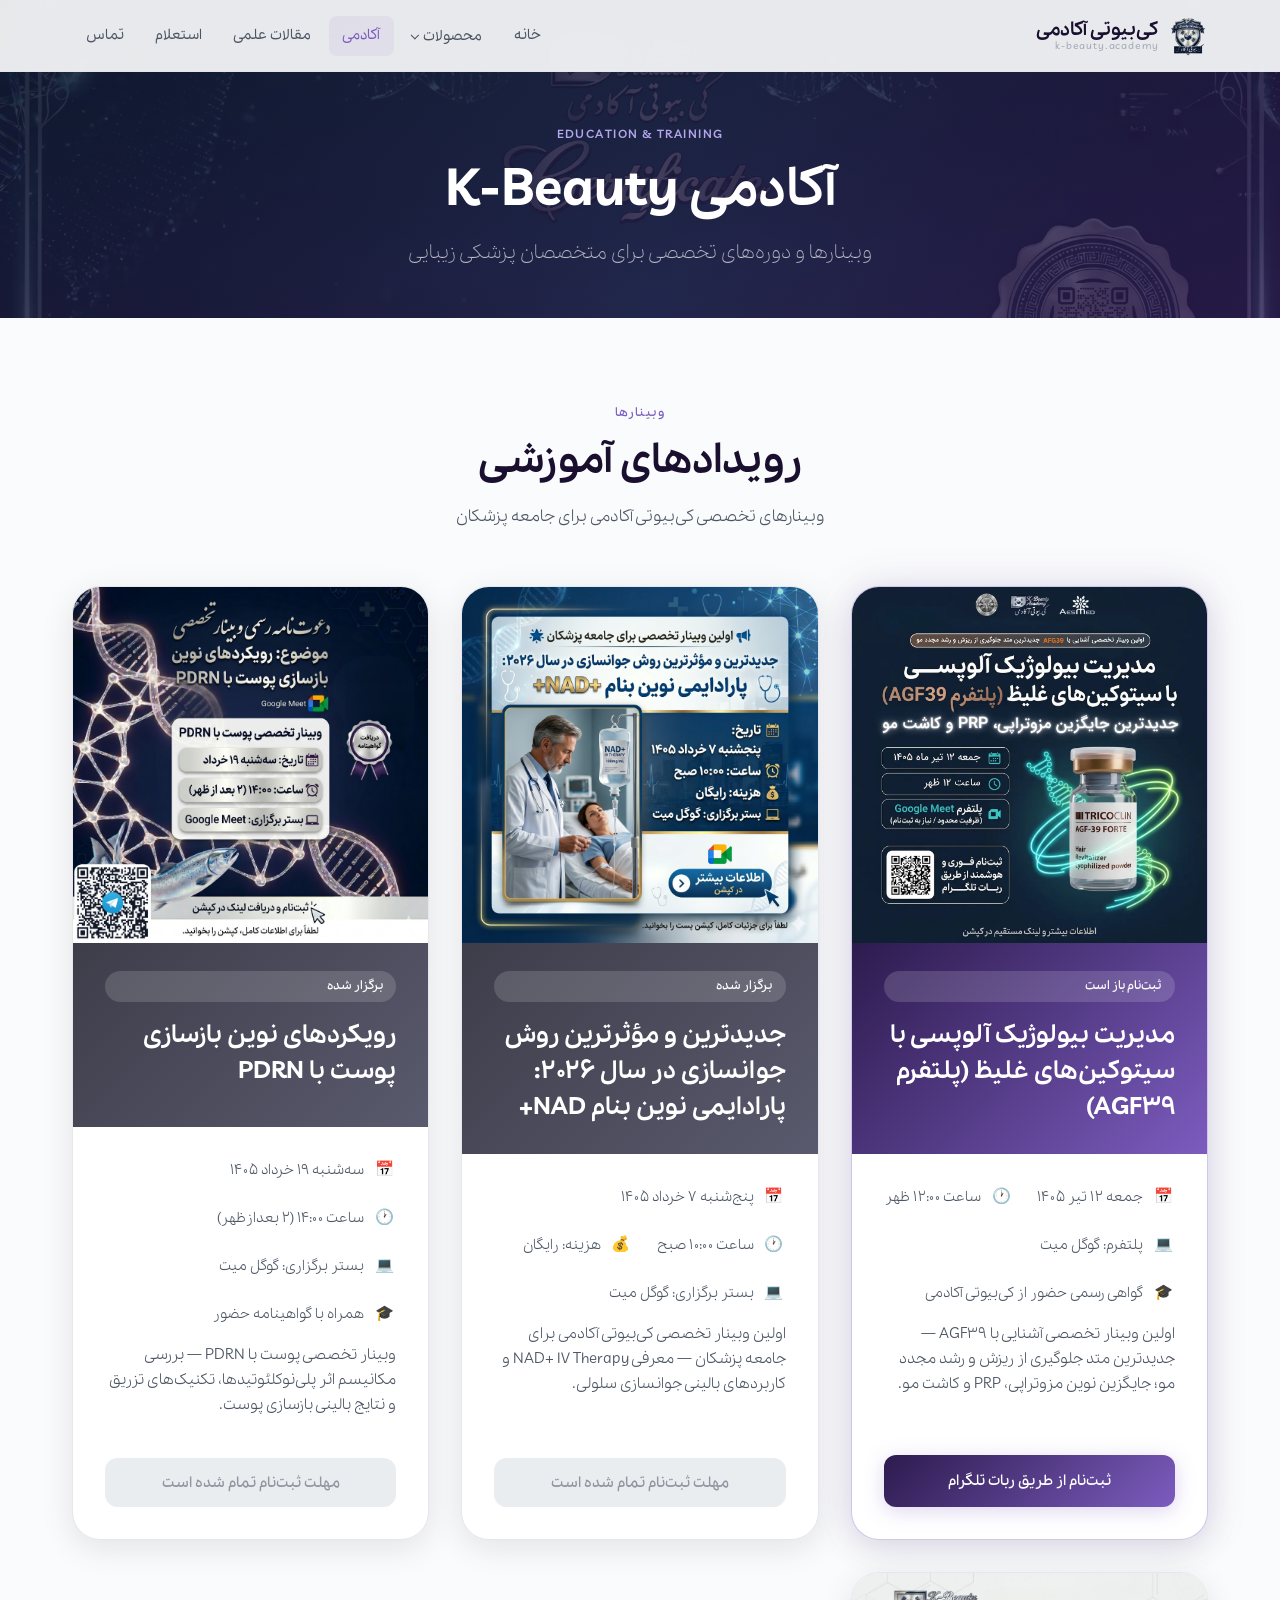
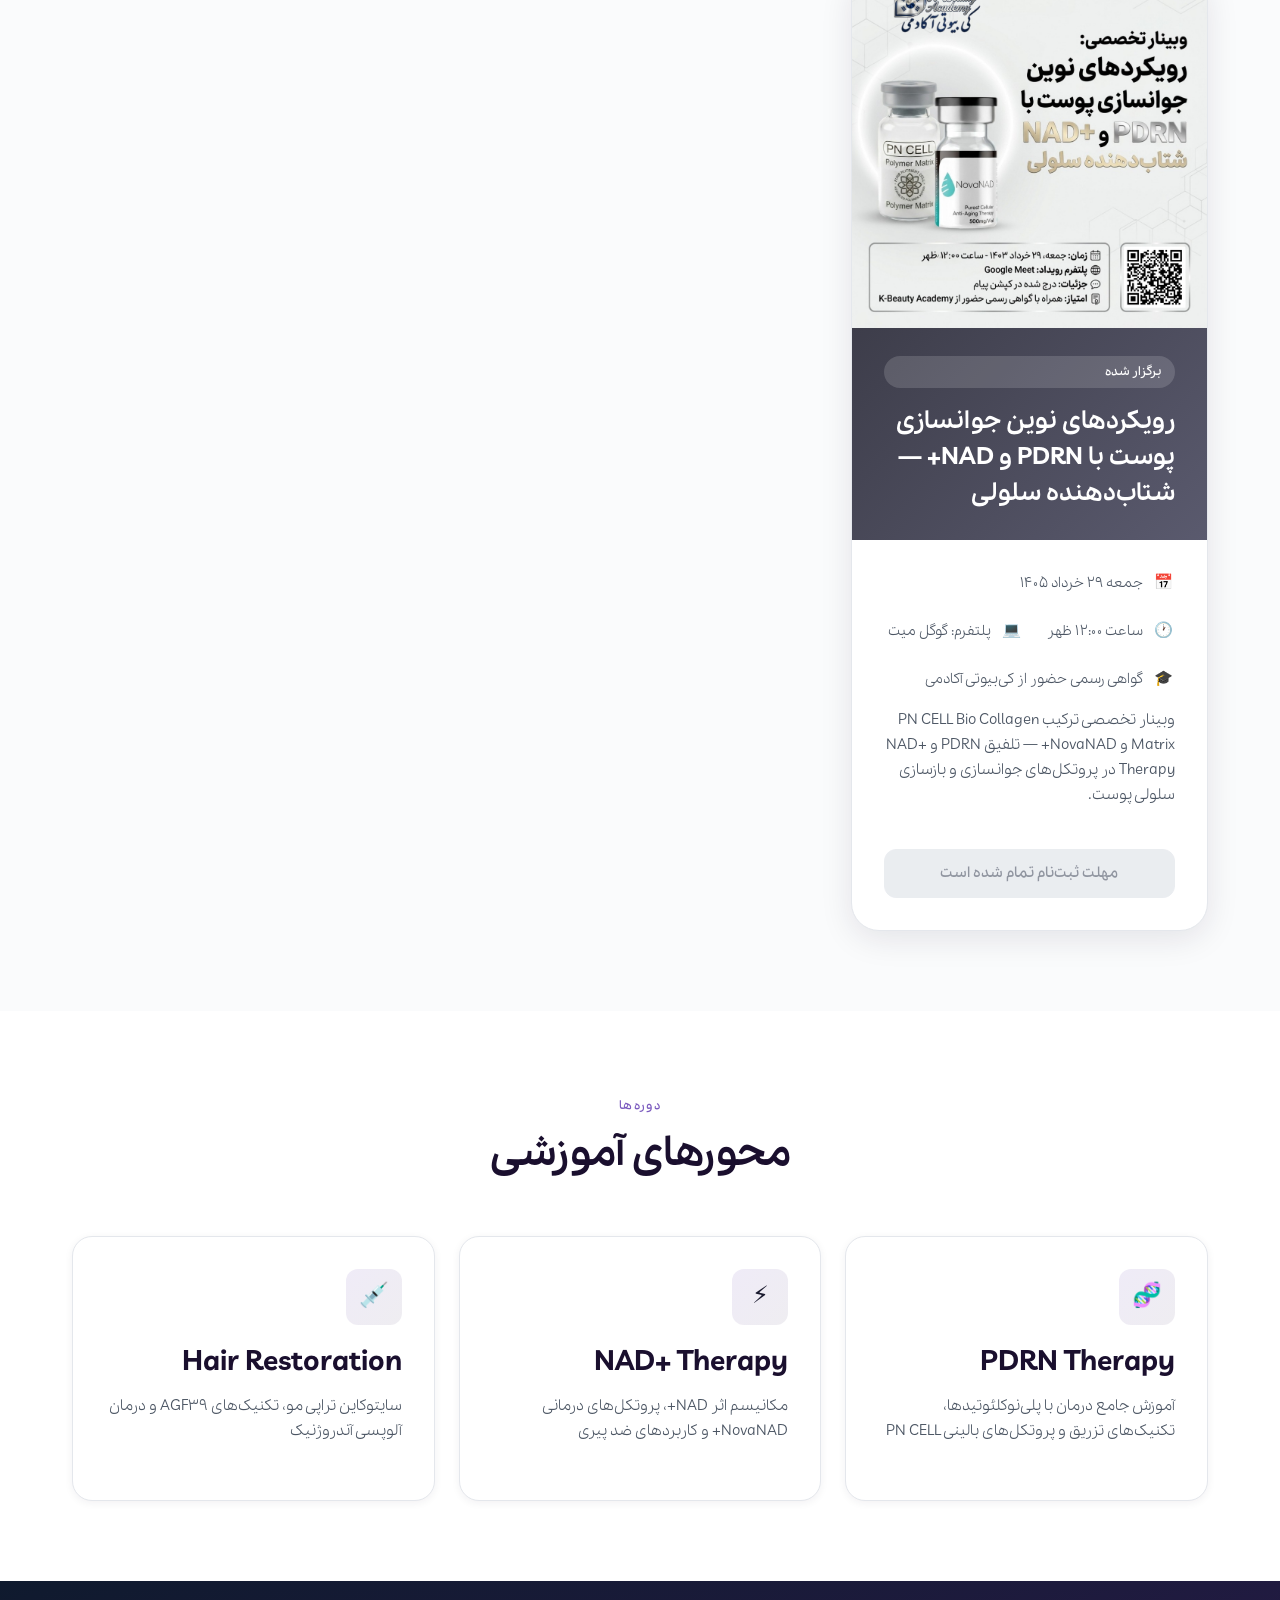
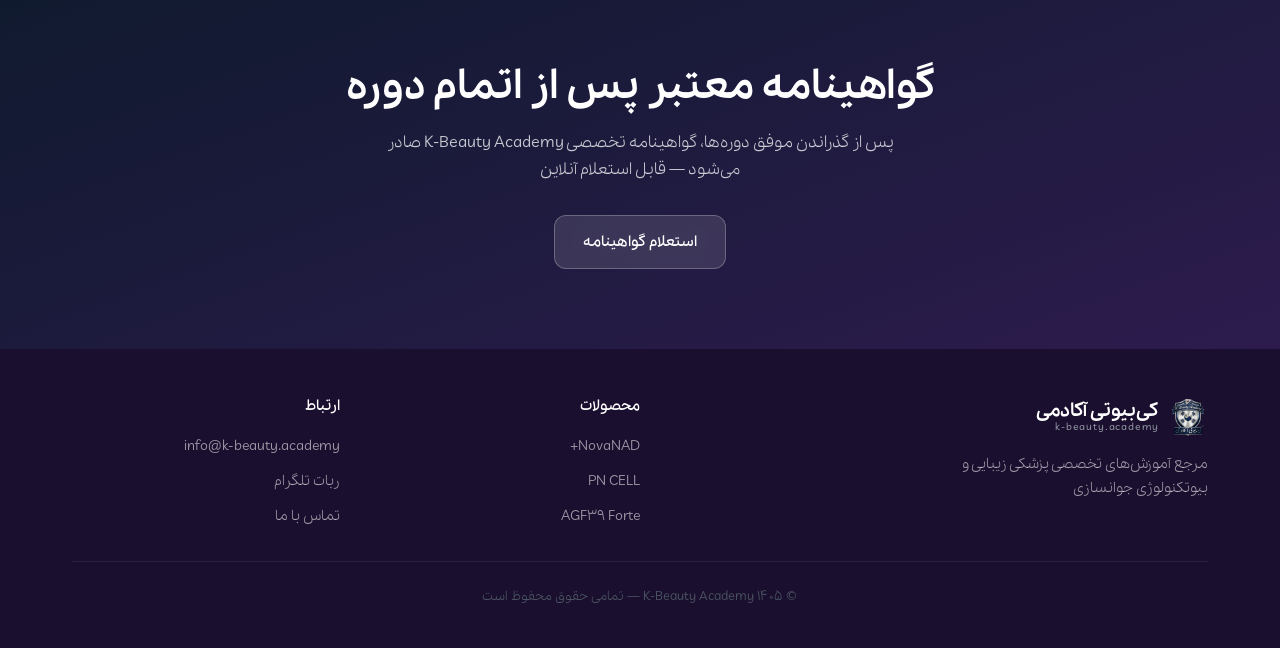
==== commit eb4e38a1: "Add AGF39 webinar as the only open registration on academy page. Co-authored-by: Cursor <cursoragent" ====
--- a/academy.html
+++ b/academy.html
@@ -3,6 +3,13 @@
 <head>
   <meta charset="UTF-8">
   <meta name="viewport" content="width=device-width, initial-scale=1.0">
+  <!-- Google Tag Manager -->
+  <script>(function(w,d,s,l,i){w[l]=w[l]||[];w[l].push({'gtm.start':
+  new Date().getTime(),event:'gtm.js'});var f=d.getElementsByTagName(s)[0],
+  j=d.createElement(s),dl=l!='dataLayer'?'&l='+l:'';j.async=true;j.src=
+  'https://www.googletagmanager.com/gtm.js?id='+i+dl;f.parentNode.insertBefore(j,f);
+  })(window,document,'script','dataLayer','GTM-5667HGWM');</script>
+  <!-- End Google Tag Manager -->
   <meta name="description" content="آکادمی K-Beauty — وبینارها و دوره‌های تخصصی PDRN، NAD+ Therapy و Hair Restoration">
   <title>آکادمی | K-Beauty Academy</title>
   <link rel="stylesheet" href="style.css?v=3">
@@ -10,6 +17,11 @@
   <link rel="apple-touch-icon" href="images/logo/apple-touch-icon.png">
 </head>
 <body>
+
+  <!-- Google Tag Manager (noscript) -->
+  <noscript><iframe src="https://www.googletagmanager.com/ns.html?id=GTM-5667HGWM"
+  height="0" width="0" style="display:none;visibility:hidden"></iframe></noscript>
+  <!-- End Google Tag Manager (noscript) -->
 
   <header class="site-header">
     <div class="container header-inner">
@@ -82,6 +94,37 @@
 
         <div class="webinars-grid">
 
+          <!-- وبینار AGF39 — فعال -->
+          <article class="webinar-card webinar-card--active">
+            <img src="images/webinars/Webinar_AGF39.webp" alt="وبینار AGF39 — مدیریت بیولوژیک آلوپسی" class="webinar-poster" width="600" height="600" loading="lazy">
+            <div class="webinar-card-header">
+              <span class="badge badge--open">ثبت‌نام باز است</span>
+              <h2>مدیریت بیولوژیک آلوپسی با سیتوکین‌های غلیظ (پلتفرم AGF39)</h2>
+            </div>
+            <div class="webinar-card-body">
+              <div class="webinar-meta">
+                <div class="webinar-meta-item">
+                  <span class="icon">📅</span>
+                  <span>جمعه ۱۲ تیر ۱۴۰۵</span>
+                </div>
+                <div class="webinar-meta-item">
+                  <span class="icon">🕐</span>
+                  <span>ساعت ۱۲:۰۰ ظهر</span>
+                </div>
+                <div class="webinar-meta-item">
+                  <span class="icon">💻</span>
+                  <span>پلتفرم: گوگل میت</span>
+                </div>
+                <div class="webinar-meta-item">
+                  <span class="icon">🎓</span>
+                  <span>گواهی رسمی حضور از کی‌بیوتی آکادمی</span>
+                </div>
+              </div>
+              <p>اولین وبینار تخصصی آشنایی با AGF39 — جدیدترین متد جلوگیری از ریزش و رشد مجدد مو؛ جایگزین نوین مزوتراپی، PRP و کاشت مو.</p>
+              <a href="https://t.me/nadplus_webinar_bot?start=webinar_register" class="btn btn--primary btn--full" target="_blank" rel="noopener noreferrer" style="margin-top:1.5rem">ثبت‌نام از طریق ربات تلگرام</a>
+            </div>
+          </article>
+
           <!-- وبینار NAD+ — برگزار شده -->
           <article class="webinar-card webinar-card--ended">
             <img src="images/webinars/webinar_nad.jpg" alt="وبینار NAD+ Therapy" class="webinar-poster" width="600" height="600" loading="lazy">
@@ -144,11 +187,11 @@
             </div>
           </article>
 
-          <!-- وبینار PDRN + NAD+ — فعال -->
-          <article class="webinar-card webinar-card--active">
+          <!-- وبینار PDRN + NAD+ — برگزار شده -->
+          <article class="webinar-card webinar-card--ended">
             <img src="images/webinars/webinar_PN_NAD.jpg" alt="وبینار PDRN و NAD+" class="webinar-poster" width="600" height="600" loading="lazy">
             <div class="webinar-card-header">
-              <span class="badge badge--open">ثبت‌نام باز است</span>
+              <span class="badge badge--ended">برگزار شده</span>
               <h2>رویکردهای نوین جوانسازی پوست با PDRN و NAD+ — شتاب‌دهنده سلولی</h2>
             </div>
             <div class="webinar-card-body">
@@ -171,7 +214,7 @@
                 </div>
               </div>
               <p>وبینار تخصصی ترکیب PN CELL Bio Collagen Matrix و NovaNAD+ — تلفیق PDRN و NAD+ Therapy در پروتکل‌های جوانسازی و بازسازی سلولی پوست.</p>
-              <a href="https://t.me/nadplus_webinar_bot?start=webinar_register" class="btn btn--primary btn--full" target="_blank" rel="noopener noreferrer" style="margin-top:1.5rem">ثبت‌نام از طریق ربات تلگرام</a>
+              <button type="button" class="btn btn--disabled" disabled>مهلت ثبت‌نام تمام شده است</button>
             </div>
           </article>
 
@@ -250,6 +293,7 @@
     </div>
   </footer>
 
-  <script src="main.js?v=3"></script>
+  <script src="analytics.js?v=1"></script>
+  <script src="main.js?v=4"></script>
 </body>
 </html>
--- a/style.css
+++ b/style.css
@@ -2287,7 +2287,96 @@
 }
 
 .article-page__actions {
+  display: flex;
+  flex-wrap: wrap;
+  align-items: flex-start;
+  gap: 0.75rem;
   margin: 1.75rem 0;
+}
+
+.article-share {
+  position: relative;
+}
+
+.article-share__toggle::after {
+  content: ' ▾';
+  font-size: 0.85em;
+}
+
+.article-share__toggle--open::after {
+  content: ' ▴';
+}
+
+.article-share__menu {
+  position: absolute;
+  top: calc(100% + 0.5rem);
+  right: 0;
+  min-width: 10.5rem;
+  padding: 0.35rem;
+  background: var(--white-pure);
+  border: 1px solid var(--silver-light);
+  border-radius: var(--radius-md);
+  box-shadow: var(--shadow-md);
+  z-index: 10;
+}
+
+.article-share__menu[hidden] {
+  display: none;
+}
+
+.article-share__item {
+  display: block;
+  width: 100%;
+  padding: 0.6rem 0.85rem;
+  font-family: var(--font-body);
+  font-size: 0.88rem;
+  font-weight: 500;
+  color: var(--text-secondary);
+  text-align: right;
+  text-decoration: none;
+  background: none;
+  border: none;
+  border-radius: var(--radius-sm);
+  cursor: pointer;
+  transition: background var(--transition), color var(--transition);
+}
+
+.article-share__item:hover {
+  background: rgba(124, 92, 191, 0.08);
+  color: var(--purple-accent);
+}
+
+.article-share__toast {
+  margin: -0.75rem 0 1.25rem;
+  padding: 0.65rem 1rem;
+  font-size: 0.85rem;
+  font-weight: 500;
+  color: var(--success);
+  background: rgba(5, 150, 105, 0.08);
+  border: 1px solid rgba(5, 150, 105, 0.2);
+  border-radius: var(--radius-md);
+}
+
+.article-share__toast[hidden] {
+  display: none;
+}
+
+@media (max-width: 540px) {
+  .article-page__actions {
+    flex-direction: column;
+    align-items: stretch;
+  }
+
+  .article-page__actions .btn {
+    width: 100%;
+    justify-content: center;
+  }
+
+  .article-share__menu {
+    left: 0;
+    right: 0;
+    min-width: 0;
+  }
 }
 
 .article-page__preview h2 {
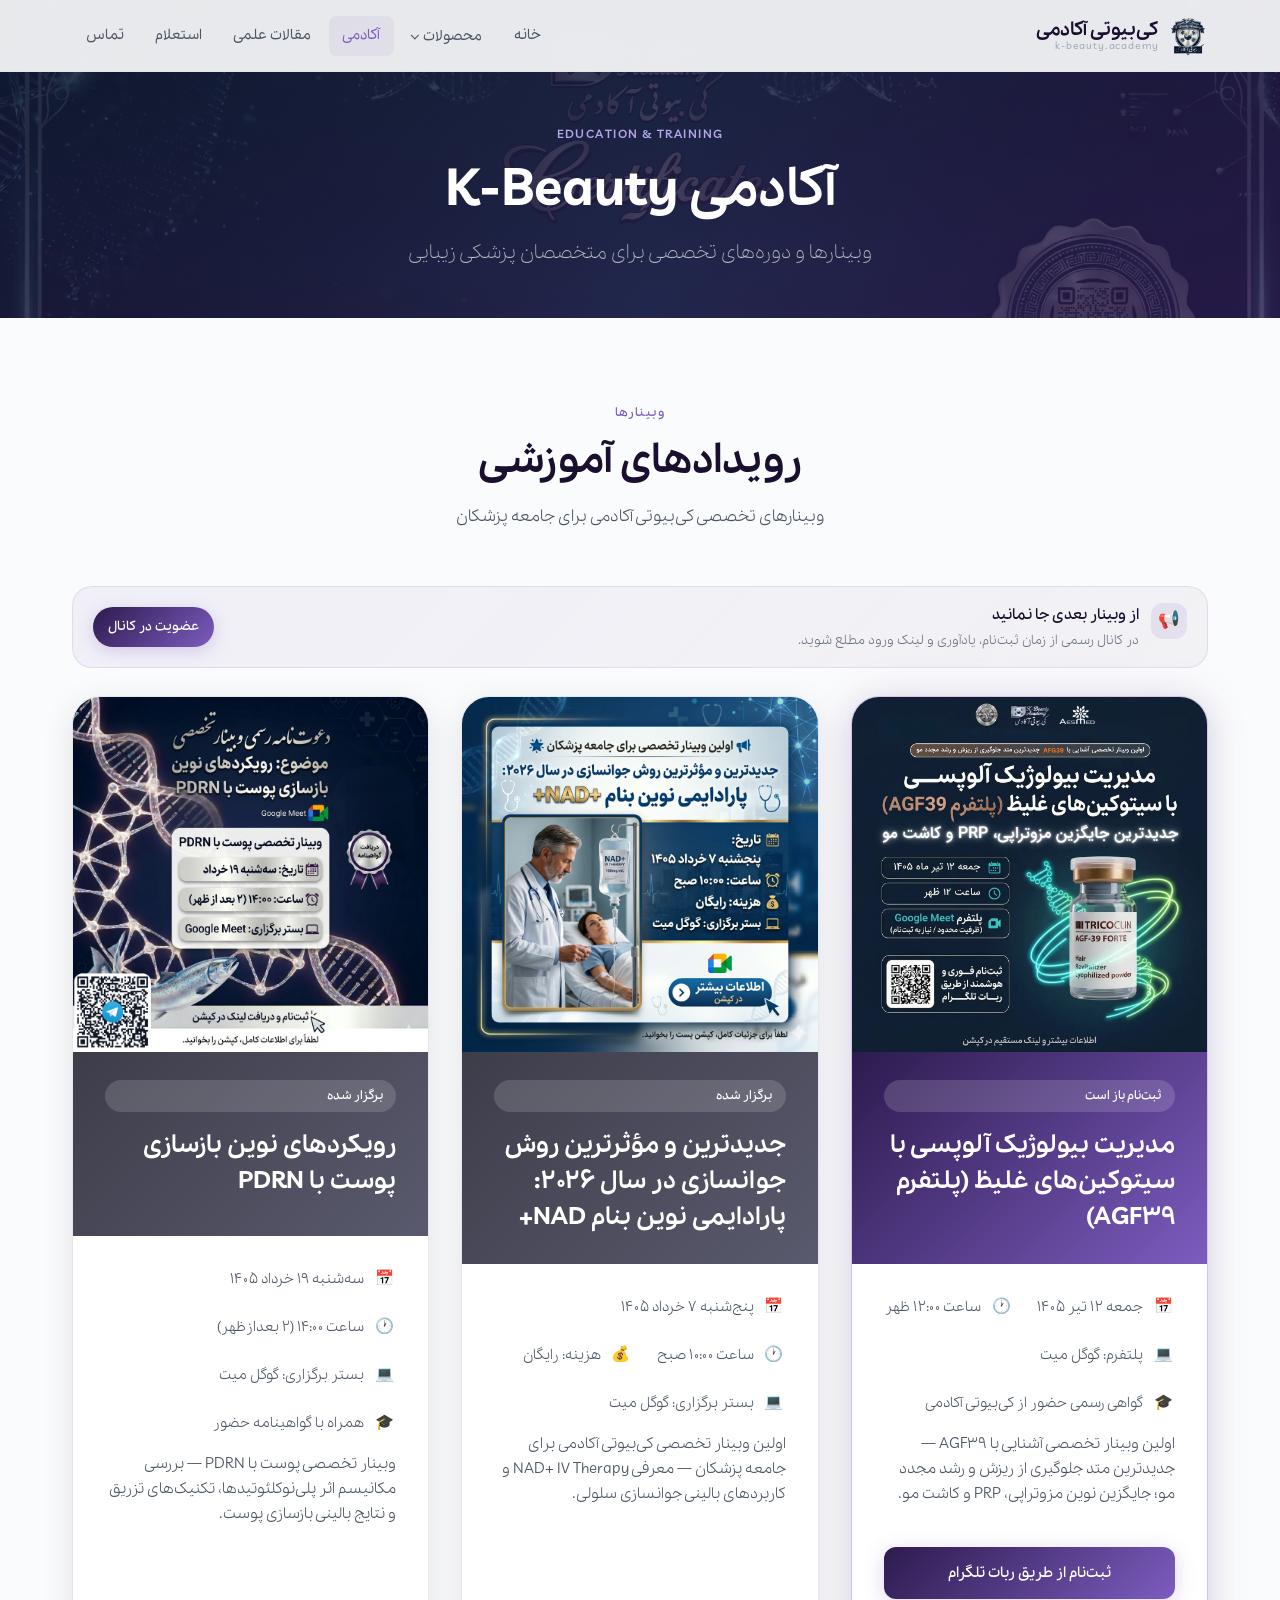
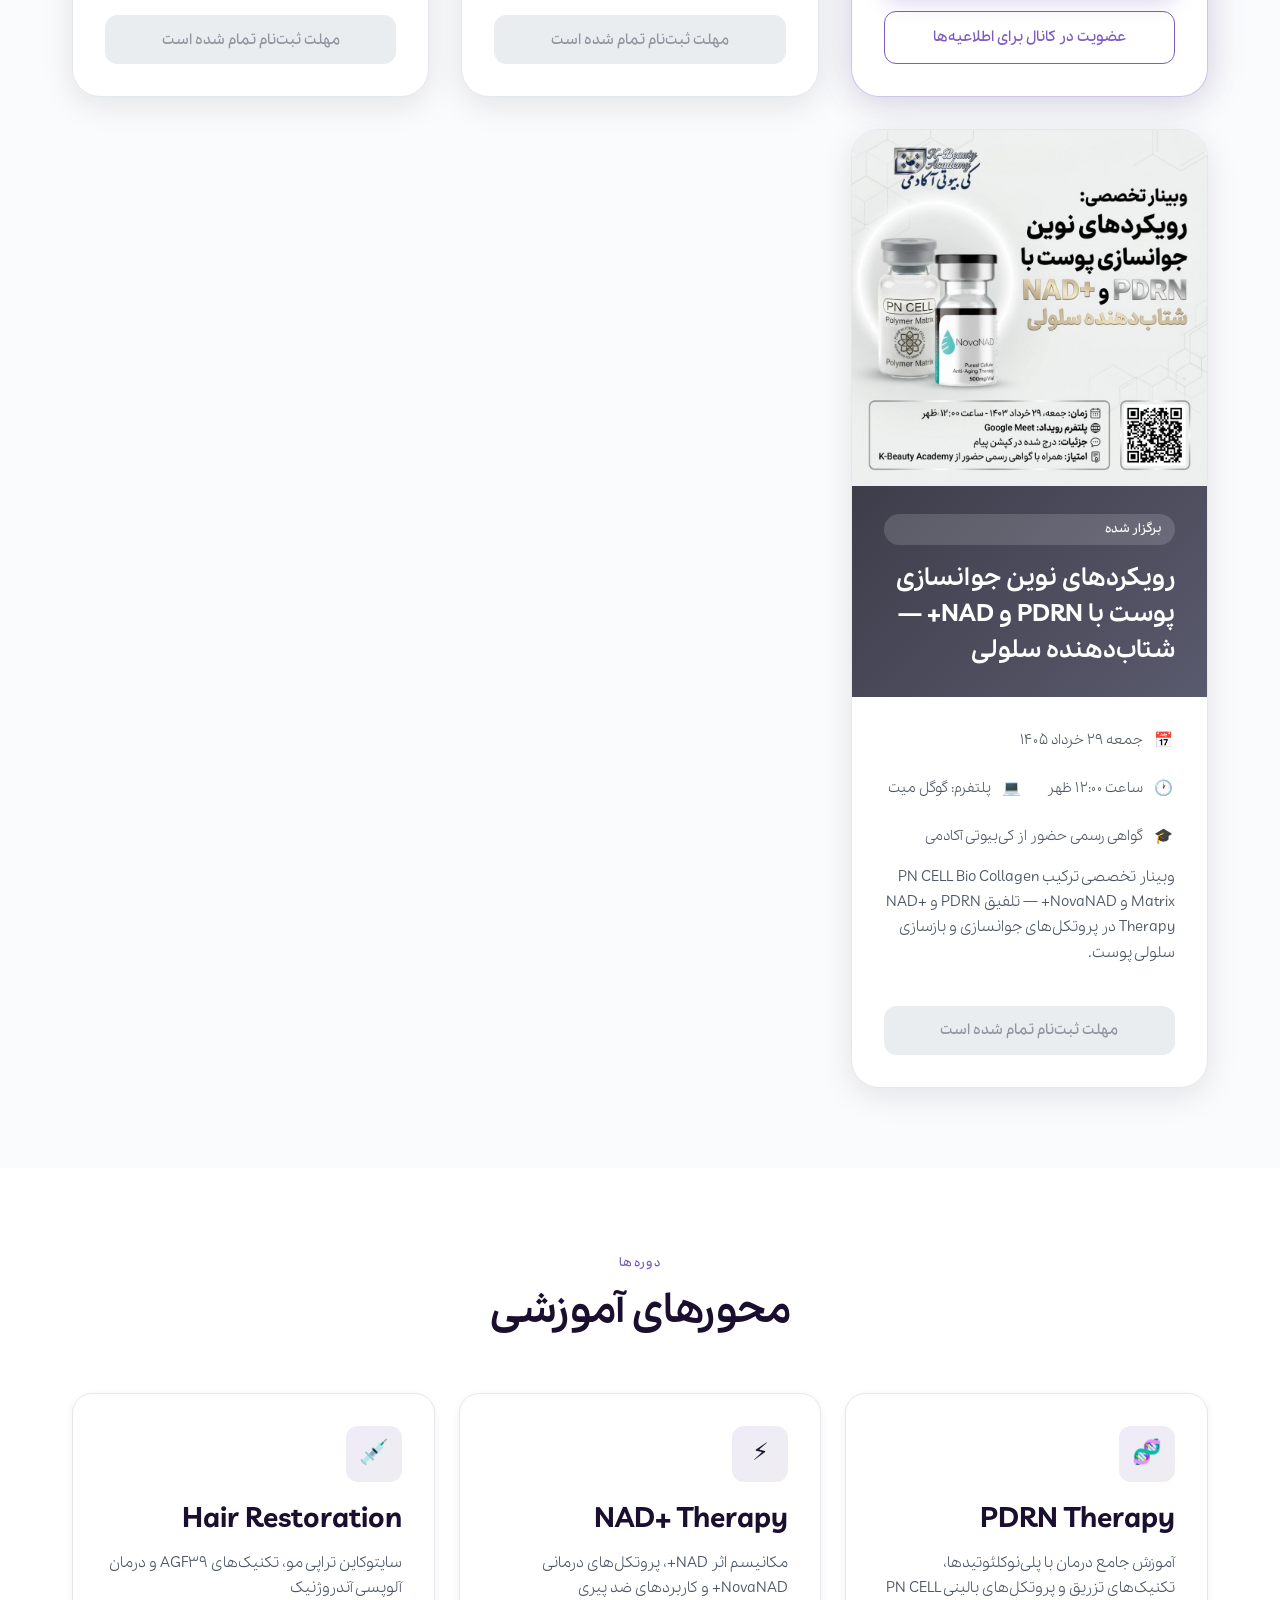
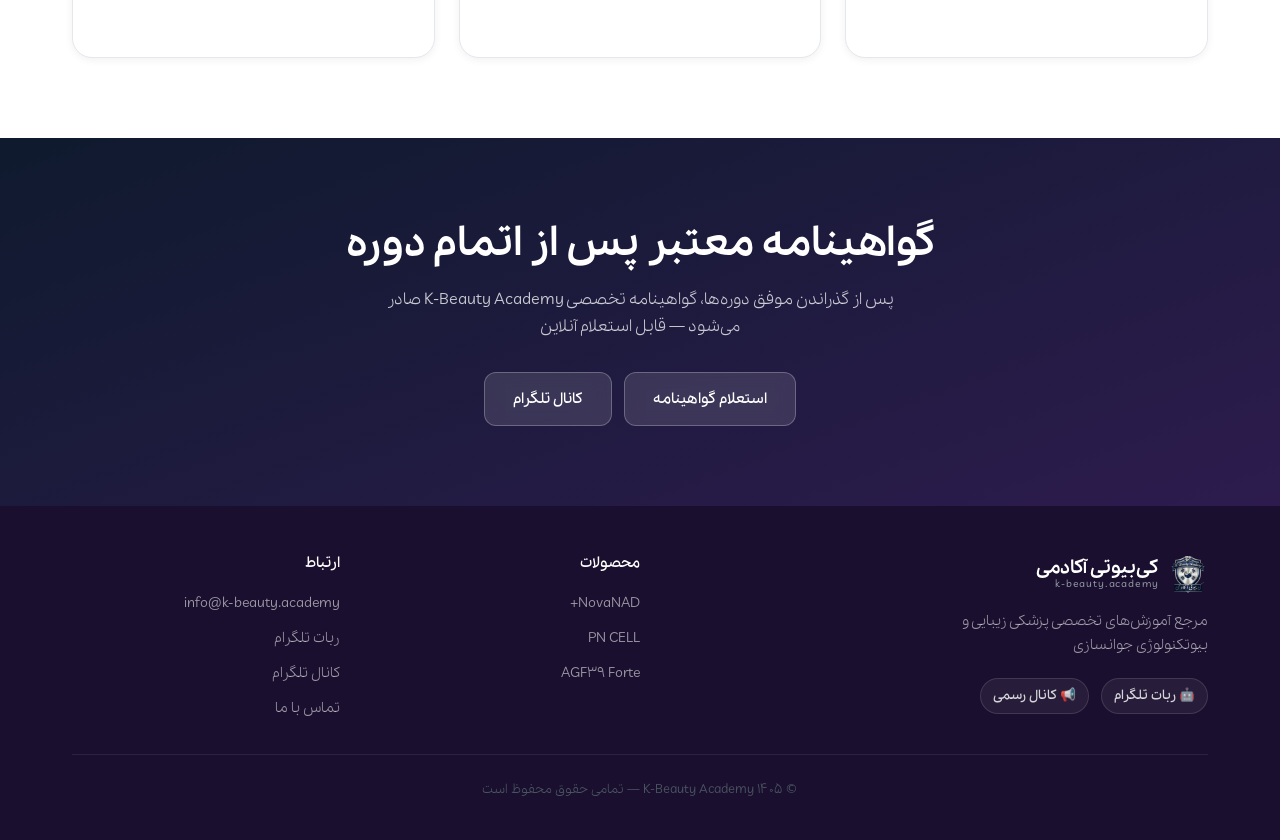
==== commit ac2149cf: "Add mobile dock and telegram channel CTAs across the site. Improve the mobile menu toggle, add a sti" ====
--- a/academy.html
+++ b/academy.html
@@ -12,7 +12,7 @@
   <!-- End Google Tag Manager -->
   <meta name="description" content="آکادمی K-Beauty — وبینارها و دوره‌های تخصصی PDRN، NAD+ Therapy و Hair Restoration">
   <title>آکادمی | K-Beauty Academy</title>
-  <link rel="stylesheet" href="style.css?v=3">
+  <link rel="stylesheet" href="style.css?v=7">
   <link rel="icon" href="images/logo/favicon.png" type="image/png">
   <link rel="apple-touch-icon" href="images/logo/apple-touch-icon.png">
 </head>
@@ -50,7 +50,12 @@
         </ul>
       </nav>
       <button class="menu-toggle" aria-label="باز کردن منو" aria-expanded="false">
-        <span></span><span></span><span></span>
+        <span class="menu-toggle__icon" aria-hidden="true">
+          <span class="menu-toggle__bar"></span>
+          <span class="menu-toggle__bar"></span>
+          <span class="menu-toggle__bar"></span>
+        </span>
+        <span class="menu-toggle__label">منو</span>
       </button>
     </div>
   </header>
@@ -92,6 +97,19 @@
           <p>وبینارهای تخصصی کی‌بیوتی آکادمی برای جامعه پزشکان</p>
         </div>
 
+        <div class="telegram-strip">
+          <div class="telegram-strip__content">
+            <span class="telegram-strip__icon" aria-hidden="true">📢</span>
+            <div>
+              <p class="telegram-strip__title">از وبینار بعدی جا نمانید</p>
+              <p class="telegram-strip__text">در کانال رسمی از زمان ثبت‌نام، یادآوری و لینک ورود مطلع شوید.</p>
+            </div>
+          </div>
+          <div class="telegram-strip__actions">
+            <a href="#" class="telegram-strip__btn telegram-strip__btn--channel" data-telegram-channel>عضویت در کانال</a>
+          </div>
+        </div>
+
         <div class="webinars-grid">
 
           <!-- وبینار AGF39 — فعال -->
@@ -122,6 +140,7 @@
               </div>
               <p>اولین وبینار تخصصی آشنایی با AGF39 — جدیدترین متد جلوگیری از ریزش و رشد مجدد مو؛ جایگزین نوین مزوتراپی، PRP و کاشت مو.</p>
               <a href="https://t.me/nadplus_webinar_bot?start=webinar_register" class="btn btn--primary btn--full" target="_blank" rel="noopener noreferrer" style="margin-top:1.5rem">ثبت‌نام از طریق ربات تلگرام</a>
+              <a href="#" class="btn btn--outline btn--full" data-telegram-channel style="margin-top:0.75rem">عضویت در کانال برای اطلاعیه‌ها</a>
             </div>
           </article>
 
@@ -252,7 +271,10 @@
       <div class="container" style="text-align:center">
         <h2>گواهینامه معتبر پس از اتمام دوره</h2>
         <p style="max-width:560px;margin:1rem auto 2rem">پس از گذراندن موفق دوره‌ها، گواهینامه تخصصی K-Beauty Academy صادر می‌شود — قابل استعلام آنلاین</p>
+        <div class="cta-button-row">
         <a href="verify.html" class="btn btn--ghost">استعلام گواهینامه</a>
+        <a href="#" class="btn btn--ghost" data-telegram-channel>کانال تلگرام</a>
+        </div>
       </div>
     </section>
   </main>
@@ -269,6 +291,10 @@
             </div>
           </a>
           <p>مرجع آموزش‌های تخصصی پزشکی زیبایی و بیوتکنولوژی جوانسازی</p>
+          <div class="footer-telegram">
+            <a href="#" class="footer-telegram__link" data-telegram>🤖 ربات تلگرام</a>
+            <a href="#" class="footer-telegram__link" data-telegram-channel>📢 کانال رسمی</a>
+          </div>
         </div>
         <div class="footer-links">
           <h4>محصولات</h4>
@@ -283,6 +309,7 @@
           <ul>
             <li><a href="mailto:info@k-beauty.academy">info@k-beauty.academy</a></li>
             <li><a href="#" data-telegram>ربات تلگرام</a></li>
+            <li><a href="#" data-telegram-channel>کانال تلگرام</a></li>
             <li><a href="contact.html">تماس با ما</a></li>
           </ul>
         </div>
@@ -294,6 +321,6 @@
   </footer>
 
   <script src="analytics.js?v=1"></script>
-  <script src="main.js?v=4"></script>
+  <script src="main.js?v=8"></script>
 </body>
 </html>
--- a/style.css
+++ b/style.css
@@ -74,6 +74,7 @@
   --radius-xl: 28px;
   --transition: 0.3s cubic-bezier(0.4, 0, 0.2, 1);
   --header-height: 72px;
+  --mobile-dock-height: 4.25rem;
   --max-width: 1200px;
   --font-body: 'Pelak', system-ui, sans-serif;
 }
@@ -385,46 +386,66 @@
 
 /* Hamburger */
 .menu-toggle {
+  display: none;
+  flex-direction: column;
+  align-items: center;
+  justify-content: center;
+  gap: 3px;
+  min-width: 44px;
+  padding: 6px 8px 4px;
+  background: rgba(124, 92, 191, 0.06);
+  border: 1px solid rgba(124, 92, 191, 0.12);
+  cursor: pointer;
+  border-radius: var(--radius-md);
+  transition: background var(--transition), border-color var(--transition), box-shadow var(--transition);
+  z-index: 1001;
+}
+
+.menu-toggle:hover {
+  background: rgba(124, 92, 191, 0.1);
+  border-color: rgba(124, 92, 191, 0.22);
+  box-shadow: 0 2px 12px rgba(124, 92, 191, 0.12);
+}
+
+.menu-toggle__icon {
   display: flex;
   flex-direction: column;
   justify-content: center;
-  gap: 5px;
-  width: 44px;
-  height: 44px;
-  background: none;
-  border: none;
-  cursor: pointer;
-  padding: 8px;
-  border-radius: var(--radius-sm);
-  transition: background var(--transition);
-  z-index: 1001;
-}
-
-.menu-toggle:hover {
-  background: rgba(124, 92, 191, 0.08);
-}
-
-.menu-toggle span {
+  gap: 4px;
+  width: 20px;
+  height: 14px;
+}
+
+.menu-toggle__bar {
   display: block;
-  width: 24px;
+  width: 100%;
   height: 2px;
   background: var(--purple-deep);
-  border-radius: 2px;
-  transition: all var(--transition);
-  margin: 0 auto;
-}
-
-.menu-toggle.active span:nth-child(1) {
-  transform: translateY(7px) rotate(45deg);
-}
-
-.menu-toggle.active span:nth-child(2) {
+  border-radius: 999px;
+  transition: transform var(--transition), opacity var(--transition), width var(--transition);
+  transform-origin: center;
+}
+
+.menu-toggle__label {
+  font-family: var(--font-body);
+  font-size: 0.58rem;
+  font-weight: 600;
+  letter-spacing: 0.02em;
+  color: var(--purple-mid);
+  line-height: 1;
+}
+
+.menu-toggle.active .menu-toggle__bar:nth-child(1) {
+  transform: translateY(6px) rotate(45deg);
+}
+
+.menu-toggle.active .menu-toggle__bar:nth-child(2) {
   opacity: 0;
   transform: scaleX(0);
 }
 
-.menu-toggle.active span:nth-child(3) {
-  transform: translateY(-7px) rotate(-45deg);
+.menu-toggle.active .menu-toggle__bar:nth-child(3) {
+  transform: translateY(-6px) rotate(-45deg);
 }
 
 /* Mobile Nav Overlay */
@@ -1437,6 +1458,166 @@
   max-width: 320px;
 }
 
+.footer-telegram {
+  display: flex;
+  flex-wrap: wrap;
+  align-items: center;
+  gap: 0.5rem 0.75rem;
+  margin-top: 1.25rem;
+}
+
+.footer-telegram__link {
+  display: inline-flex;
+  align-items: center;
+  gap: 0.35rem;
+  padding: 0.4rem 0.75rem;
+  font-size: 0.8rem;
+  font-weight: 600;
+  color: rgba(243, 244, 246, 0.85);
+  background: rgba(255, 255, 255, 0.06);
+  border: 1px solid rgba(255, 255, 255, 0.12);
+  border-radius: 999px;
+  transition: background var(--transition), border-color var(--transition), color var(--transition);
+}
+
+.footer-telegram__link:hover {
+  color: var(--white-pure);
+  background: rgba(124, 92, 191, 0.25);
+  border-color: rgba(196, 181, 253, 0.35);
+}
+
+.telegram-strip {
+  display: flex;
+  flex-wrap: wrap;
+  align-items: center;
+  justify-content: space-between;
+  gap: 1rem 1.25rem;
+  padding: 1rem 1.25rem;
+  margin-bottom: 1.75rem;
+  background: linear-gradient(135deg, rgba(124, 92, 191, 0.07), rgba(45, 27, 78, 0.04));
+  border: 1px solid rgba(124, 92, 191, 0.14);
+  border-radius: var(--radius-lg);
+}
+
+.telegram-strip--compact {
+  margin-top: 1.5rem;
+  margin-bottom: 0;
+  padding: 0.85rem 1rem;
+}
+
+.telegram-strip--dark {
+  background: rgba(255, 255, 255, 0.06);
+  border-color: rgba(255, 255, 255, 0.12);
+}
+
+.telegram-strip__content {
+  display: flex;
+  align-items: flex-start;
+  gap: 0.75rem;
+  min-width: 0;
+  flex: 1 1 14rem;
+}
+
+.telegram-strip__icon {
+  flex-shrink: 0;
+  width: 2.25rem;
+  height: 2.25rem;
+  display: flex;
+  align-items: center;
+  justify-content: center;
+  font-size: 1.1rem;
+  background: rgba(124, 92, 191, 0.12);
+  border-radius: var(--radius-md);
+}
+
+.telegram-strip--dark .telegram-strip__icon {
+  background: rgba(255, 255, 255, 0.1);
+}
+
+.telegram-strip__title {
+  font-size: 0.92rem;
+  font-weight: 600;
+  color: var(--purple-deep);
+  margin: 0 0 0.2rem;
+}
+
+.telegram-strip--dark .telegram-strip__title {
+  color: var(--white-pure);
+}
+
+.telegram-strip__text {
+  font-size: 0.8rem;
+  color: var(--text-muted);
+  margin: 0;
+  line-height: 1.5;
+}
+
+.telegram-strip--dark .telegram-strip__text {
+  color: rgba(243, 244, 246, 0.72);
+}
+
+.telegram-strip__actions {
+  display: flex;
+  flex-wrap: wrap;
+  gap: 0.5rem;
+  flex-shrink: 0;
+}
+
+.telegram-strip__btn {
+  display: inline-flex;
+  align-items: center;
+  justify-content: center;
+  padding: 0.55rem 0.95rem;
+  font-family: var(--font-body);
+  font-size: 0.8rem;
+  font-weight: 600;
+  border-radius: 999px;
+  text-decoration: none;
+  transition: all var(--transition);
+  white-space: nowrap;
+}
+
+.telegram-strip__btn--channel {
+  color: var(--white-pure);
+  background: linear-gradient(135deg, var(--purple-elegant), var(--purple-accent));
+  box-shadow: 0 4px 16px rgba(124, 92, 191, 0.25);
+}
+
+.telegram-strip__btn--channel:hover {
+  color: var(--white-pure);
+  transform: translateY(-1px);
+  box-shadow: 0 6px 20px rgba(124, 92, 191, 0.32);
+}
+
+.telegram-strip__btn--ghost {
+  color: var(--purple-mid);
+  background: var(--white-pure);
+  border: 1px solid rgba(124, 92, 191, 0.2);
+}
+
+.telegram-strip__btn--ghost:hover {
+  color: var(--purple-accent);
+  border-color: var(--purple-accent);
+}
+
+.telegram-strip--dark .telegram-strip__btn--ghost {
+  color: rgba(243, 244, 246, 0.9);
+  background: rgba(255, 255, 255, 0.08);
+  border-color: rgba(255, 255, 255, 0.18);
+}
+
+.telegram-strip--dark .telegram-strip__btn--ghost:hover {
+  color: var(--white-pure);
+  background: rgba(255, 255, 255, 0.14);
+}
+
+.cta-button-row {
+  display: flex;
+  flex-wrap: wrap;
+  gap: 0.75rem;
+  justify-content: center;
+}
+
 .footer-links h4 {
   color: var(--white-pure);
   font-family: var(--font-body);
@@ -1549,6 +1730,221 @@
 
   .footer-grid {
     grid-template-columns: repeat(2, 1fr);
+  }
+}
+
+/* --- Mobile Bottom Dock (mobile only) --- */
+.mobile-dock {
+  display: none;
+}
+
+@media (max-width: 767px) {
+  .menu-toggle {
+    display: flex;
+  }
+
+  .mobile-dock {
+    display: flex;
+    position: fixed;
+    bottom: 0;
+    left: 0;
+    right: 0;
+    z-index: 997;
+    align-items: stretch;
+    justify-content: space-around;
+    gap: 0.25rem;
+    padding: 0.45rem 0.65rem calc(0.45rem + env(safe-area-inset-bottom));
+    background: rgba(255, 255, 255, 0.92);
+    backdrop-filter: blur(16px);
+    -webkit-backdrop-filter: blur(16px);
+    border-top: 1px solid rgba(124, 92, 191, 0.12);
+    box-shadow: 0 -8px 32px rgba(26, 15, 46, 0.08);
+  }
+
+  body.has-mobile-dock {
+    padding-bottom: calc(var(--mobile-dock-height) + env(safe-area-inset-bottom));
+  }
+
+  body.has-mobile-dock .articles-fab {
+    bottom: calc(var(--mobile-dock-height) + env(safe-area-inset-bottom) + 0.85rem);
+    z-index: 1000;
+  }
+
+  body.has-mobile-dock .articles-sheet__panel {
+    padding-bottom: calc(var(--mobile-dock-height) + env(safe-area-inset-bottom));
+  }
+
+  .mobile-dock__item {
+    flex: 1;
+    display: flex;
+    flex-direction: column;
+    align-items: center;
+    justify-content: center;
+    gap: 0.2rem;
+    min-width: 0;
+    padding: 0.35rem 0.25rem;
+    border-radius: var(--radius-md);
+    color: var(--text-muted);
+    text-decoration: none;
+    transition: color var(--transition), background var(--transition), transform var(--transition);
+  }
+
+  .mobile-dock__item:hover {
+    color: var(--purple-accent);
+    background: rgba(124, 92, 191, 0.06);
+  }
+
+  .mobile-dock__item--active {
+    color: var(--purple-accent);
+    background: rgba(124, 92, 191, 0.1);
+  }
+
+  .mobile-dock__icon {
+    display: flex;
+    align-items: center;
+    justify-content: center;
+    width: 1.35rem;
+    height: 1.35rem;
+  }
+
+  .mobile-dock__icon svg {
+    width: 100%;
+    height: 100%;
+    stroke: currentColor;
+    fill: none;
+    stroke-width: 1.75;
+    stroke-linecap: round;
+    stroke-linejoin: round;
+  }
+
+  .mobile-dock__label {
+    font-size: 0.62rem;
+    font-weight: 600;
+    line-height: 1.1;
+    text-align: center;
+    white-space: nowrap;
+  }
+
+  button.mobile-dock__item {
+    font-family: var(--font-body);
+    background: none;
+    border: none;
+    cursor: pointer;
+  }
+}
+
+/* --- Telegram dock modal (mobile) --- */
+.telegram-dock-modal {
+  position: fixed;
+  inset: 0;
+  z-index: 1200;
+  display: flex;
+  align-items: flex-end;
+  justify-content: center;
+  padding: 1rem 1rem calc(var(--mobile-dock-height) + env(safe-area-inset-bottom) + 0.5rem);
+}
+
+.telegram-dock-modal[hidden] {
+  display: none;
+}
+
+.telegram-dock-modal__backdrop {
+  position: absolute;
+  inset: 0;
+  background: rgba(15, 26, 46, 0.45);
+  backdrop-filter: blur(3px);
+}
+
+.telegram-dock-modal__panel {
+  position: relative;
+  width: min(100%, 22rem);
+  padding: 1.15rem 1rem 1rem;
+  background: var(--white-pure);
+  border: 1px solid var(--silver-light);
+  border-radius: var(--radius-xl);
+  box-shadow: var(--shadow-lg);
+}
+
+.telegram-dock-modal__title {
+  font-size: 1rem;
+  color: var(--purple-deep);
+  margin: 0 0 0.35rem;
+  text-align: center;
+}
+
+.telegram-dock-modal__text {
+  font-size: 0.82rem;
+  color: var(--text-muted);
+  text-align: center;
+  margin: 0 0 1rem;
+}
+
+.telegram-dock-modal__actions {
+  display: grid;
+  gap: 0.65rem;
+}
+
+.telegram-dock-modal__option {
+  display: flex;
+  align-items: center;
+  gap: 0.85rem;
+  padding: 0.85rem 1rem;
+  border-radius: var(--radius-md);
+  border: 1px solid var(--silver-light);
+  background: var(--white-clinical);
+  color: var(--text-primary);
+  text-decoration: none;
+  transition: border-color var(--transition), background var(--transition), transform var(--transition);
+}
+
+.telegram-dock-modal__option:hover {
+  border-color: rgba(124, 92, 191, 0.35);
+  background: rgba(124, 92, 191, 0.06);
+  color: var(--purple-deep);
+}
+
+.telegram-dock-modal__option-icon {
+  font-size: 1.35rem;
+  line-height: 1;
+}
+
+.telegram-dock-modal__option-text {
+  display: grid;
+  gap: 0.15rem;
+  text-align: right;
+}
+
+.telegram-dock-modal__option-text strong {
+  font-size: 0.92rem;
+  font-weight: 600;
+}
+
+.telegram-dock-modal__option-text small {
+  font-size: 0.75rem;
+  color: var(--text-muted);
+}
+
+.telegram-dock-modal__close {
+  display: block;
+  width: 100%;
+  margin-top: 0.85rem;
+  padding: 0.7rem;
+  font-family: var(--font-body);
+  font-size: 0.85rem;
+  font-weight: 600;
+  color: var(--text-muted);
+  background: none;
+  border: none;
+  cursor: pointer;
+}
+
+body.telegram-dock-modal-open {
+  overflow: hidden;
+}
+
+@media (min-width: 768px) {
+  .telegram-dock-modal {
+    display: none !important;
   }
 }
 
@@ -2149,7 +2545,7 @@
   }
 }
 
-/* --- Article Detail Page (no site header/footer) --- */
+/* --- Article Detail Page --- */
 
 .article-page-body {
   background: var(--white-clinical);
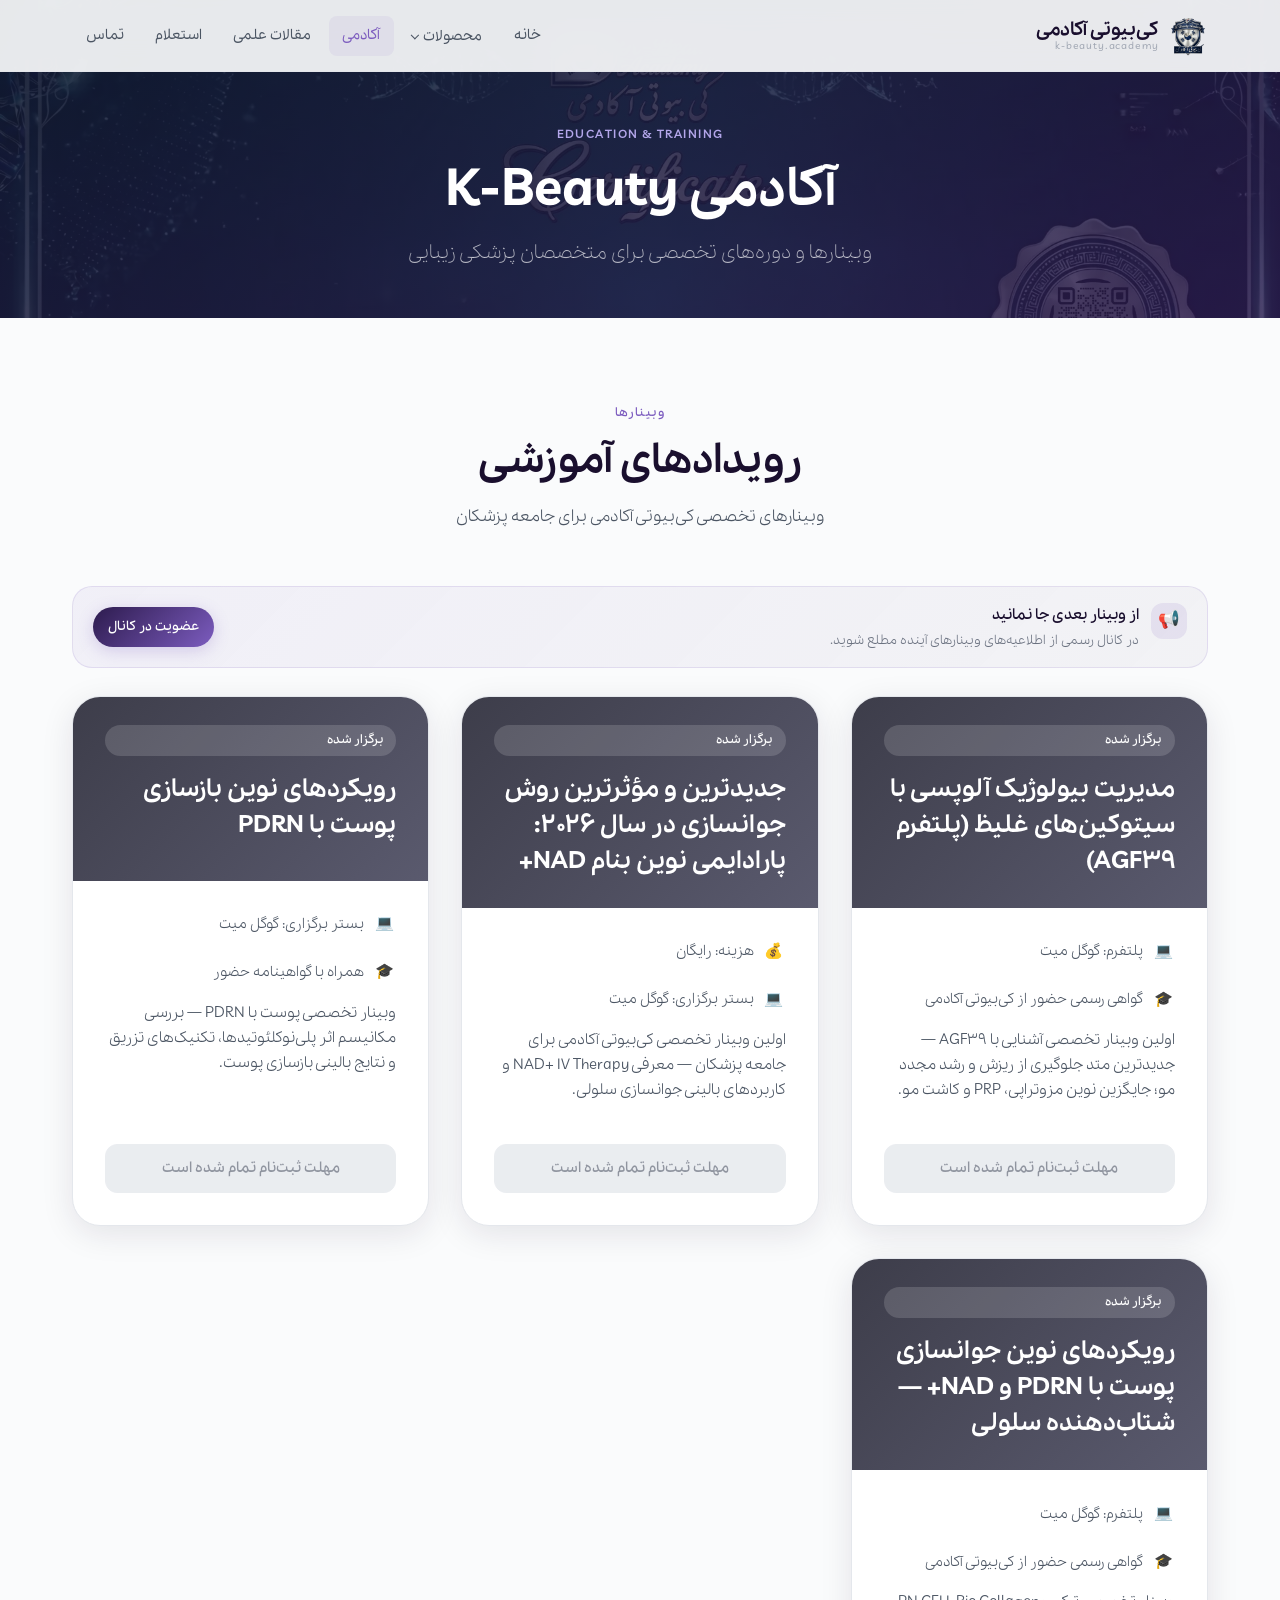
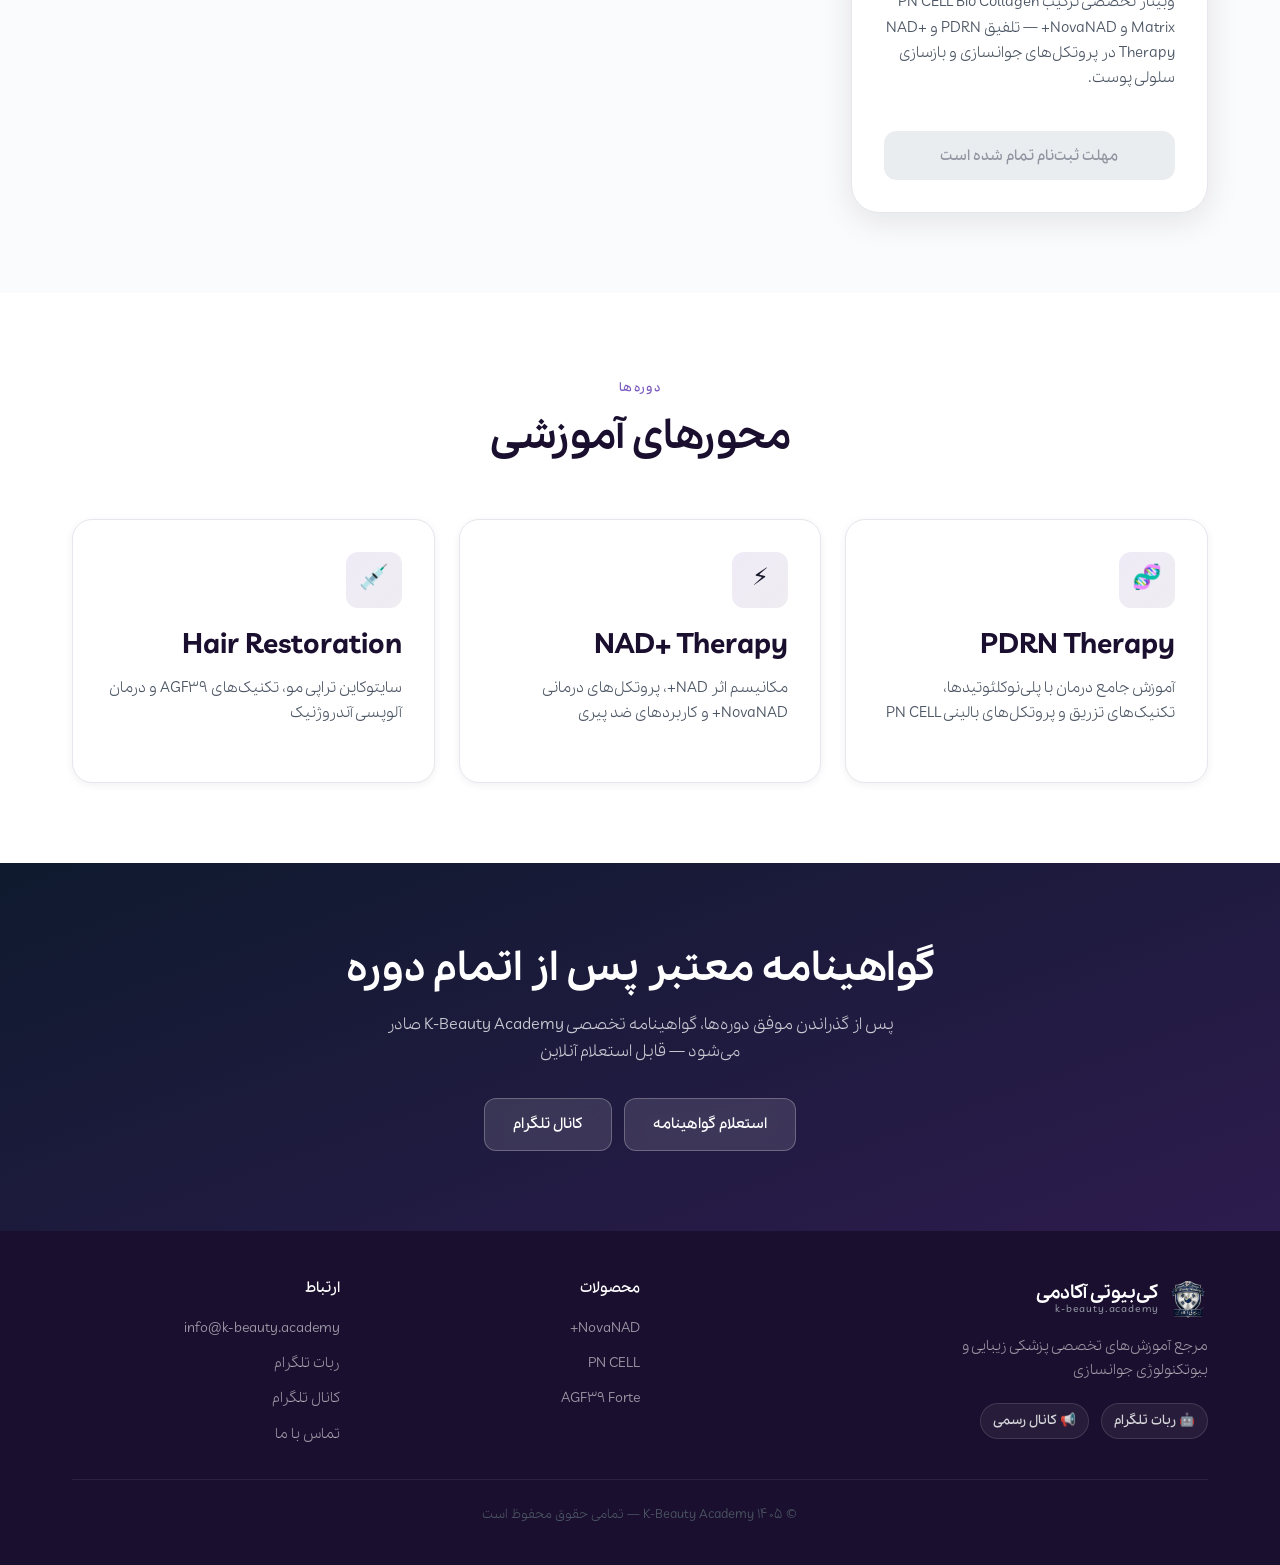
==== commit 2c3af682: "Close all webinar registrations and remove posters from academy page. Strip event dates from card co" ====
--- a/academy.html
+++ b/academy.html
@@ -102,7 +102,7 @@
             <span class="telegram-strip__icon" aria-hidden="true">📢</span>
             <div>
               <p class="telegram-strip__title">از وبینار بعدی جا نمانید</p>
-              <p class="telegram-strip__text">در کانال رسمی از زمان ثبت‌نام، یادآوری و لینک ورود مطلع شوید.</p>
+              <p class="telegram-strip__text">در کانال رسمی از اطلاعیه‌های وبینارهای آینده مطلع شوید.</p>
             </div>
           </div>
           <div class="telegram-strip__actions">
@@ -112,23 +112,14 @@
 
         <div class="webinars-grid">
 
-          <!-- وبینار AGF39 — فعال -->
-          <article class="webinar-card webinar-card--active">
-            <img src="images/webinars/Webinar_AGF39.webp" alt="وبینار AGF39 — مدیریت بیولوژیک آلوپسی" class="webinar-poster" width="600" height="600" loading="lazy">
-            <div class="webinar-card-header">
-              <span class="badge badge--open">ثبت‌نام باز است</span>
+          <!-- وبینار AGF39 — برگزار شده -->
+          <article class="webinar-card webinar-card--ended">
+            <div class="webinar-card-header">
+              <span class="badge badge--ended">برگزار شده</span>
               <h2>مدیریت بیولوژیک آلوپسی با سیتوکین‌های غلیظ (پلتفرم AGF39)</h2>
             </div>
             <div class="webinar-card-body">
               <div class="webinar-meta">
-                <div class="webinar-meta-item">
-                  <span class="icon">📅</span>
-                  <span>جمعه ۱۲ تیر ۱۴۰۵</span>
-                </div>
-                <div class="webinar-meta-item">
-                  <span class="icon">🕐</span>
-                  <span>ساعت ۱۲:۰۰ ظهر</span>
-                </div>
                 <div class="webinar-meta-item">
                   <span class="icon">💻</span>
                   <span>پلتفرم: گوگل میت</span>
@@ -139,28 +130,18 @@
                 </div>
               </div>
               <p>اولین وبینار تخصصی آشنایی با AGF39 — جدیدترین متد جلوگیری از ریزش و رشد مجدد مو؛ جایگزین نوین مزوتراپی، PRP و کاشت مو.</p>
-              <a href="https://t.me/nadplus_webinar_bot?start=webinar_register" class="btn btn--primary btn--full" target="_blank" rel="noopener noreferrer" style="margin-top:1.5rem">ثبت‌نام از طریق ربات تلگرام</a>
-              <a href="#" class="btn btn--outline btn--full" data-telegram-channel style="margin-top:0.75rem">عضویت در کانال برای اطلاعیه‌ها</a>
+              <button type="button" class="btn btn--disabled" disabled>مهلت ثبت‌نام تمام شده است</button>
             </div>
           </article>
 
           <!-- وبینار NAD+ — برگزار شده -->
           <article class="webinar-card webinar-card--ended">
-            <img src="images/webinars/webinar_nad.jpg" alt="وبینار NAD+ Therapy" class="webinar-poster" width="600" height="600" loading="lazy">
             <div class="webinar-card-header">
               <span class="badge badge--ended">برگزار شده</span>
               <h2>جدیدترین و مؤثرترین روش جوانسازی در سال ۲۰۲۶: پارادایمی نوین بنام NAD+</h2>
             </div>
             <div class="webinar-card-body">
               <div class="webinar-meta">
-                <div class="webinar-meta-item">
-                  <span class="icon">📅</span>
-                  <span>پنج‌شنبه ۷ خرداد ۱۴۰۵</span>
-                </div>
-                <div class="webinar-meta-item">
-                  <span class="icon">🕐</span>
-                  <span>ساعت ۱۰:۰۰ صبح</span>
-                </div>
                 <div class="webinar-meta-item">
                   <span class="icon">💰</span>
                   <span>هزینه: رایگان</span>
@@ -177,21 +158,12 @@
 
           <!-- وبینار PDRN — برگزار شده -->
           <article class="webinar-card webinar-card--ended">
-            <img src="images/webinars/webinar_pdrn.jpg" alt="وبینار PDRN" class="webinar-poster" width="600" height="600" loading="lazy">
             <div class="webinar-card-header">
               <span class="badge badge--ended">برگزار شده</span>
               <h2>رویکردهای نوین بازسازی پوست با PDRN</h2>
             </div>
             <div class="webinar-card-body">
               <div class="webinar-meta">
-                <div class="webinar-meta-item">
-                  <span class="icon">📅</span>
-                  <span>سه‌شنبه ۱۹ خرداد ۱۴۰۵</span>
-                </div>
-                <div class="webinar-meta-item">
-                  <span class="icon">🕐</span>
-                  <span>ساعت ۱۴:۰۰ (۲ بعدازظهر)</span>
-                </div>
                 <div class="webinar-meta-item">
                   <span class="icon">💻</span>
                   <span>بستر برگزاری: گوگل میت</span>
@@ -208,21 +180,12 @@
 
           <!-- وبینار PDRN + NAD+ — برگزار شده -->
           <article class="webinar-card webinar-card--ended">
-            <img src="images/webinars/webinar_PN_NAD.jpg" alt="وبینار PDRN و NAD+" class="webinar-poster" width="600" height="600" loading="lazy">
             <div class="webinar-card-header">
               <span class="badge badge--ended">برگزار شده</span>
               <h2>رویکردهای نوین جوانسازی پوست با PDRN و NAD+ — شتاب‌دهنده سلولی</h2>
             </div>
             <div class="webinar-card-body">
               <div class="webinar-meta">
-                <div class="webinar-meta-item">
-                  <span class="icon">📅</span>
-                  <span>جمعه ۲۹ خرداد ۱۴۰۵</span>
-                </div>
-                <div class="webinar-meta-item">
-                  <span class="icon">🕐</span>
-                  <span>ساعت ۱۲:۰۰ ظهر</span>
-                </div>
                 <div class="webinar-meta-item">
                   <span class="icon">💻</span>
                   <span>پلتفرم: گوگل میت</span>
@@ -321,6 +284,6 @@
   </footer>
 
   <script src="analytics.js?v=1"></script>
-  <script src="main.js?v=8"></script>
+  <script src="main.js?v=10"></script>
 </body>
 </html>
--- a/style.css
+++ b/style.css
@@ -713,6 +713,67 @@
   50% { transform: translateY(-12px); }
 }
 
+@media (max-width: 767px) {
+  .hero {
+    min-height: auto;
+    align-items: flex-start;
+    padding-top: calc(var(--header-height) + 1.5rem);
+    padding-bottom: 2.75rem;
+  }
+
+  .hero-grid {
+    padding: 0;
+    gap: 1.25rem;
+  }
+
+  .hero--home {
+    min-height: clamp(32rem, 88vh, 42rem);
+    background:
+      linear-gradient(180deg, rgba(10, 18, 32, 0.94) 0%, rgba(35, 20, 58, 0.9) 45%, rgba(10, 18, 32, 0.97) 100%),
+      url('images/hero/home-hero.webp') center 35% / cover no-repeat;
+  }
+
+  .hero--home::before {
+    display: block;
+    background: rgba(8, 14, 28, 0.28);
+  }
+
+  .hero--home::after {
+    height: 72px;
+  }
+
+  .hero--home > .container {
+    padding-left: 2rem;
+    padding-right: 2rem;
+  }
+
+  .hero--home .hero-content {
+    max-width: none;
+    padding: 0;
+  }
+
+  .hero--home h1 {
+    margin-bottom: 1rem;
+    line-height: 1.45;
+  }
+
+  .hero--home .lead {
+    margin-bottom: 1.5rem;
+    font-size: 0.95rem;
+    line-height: 1.85;
+  }
+
+  .hero--home .hero-cta {
+    flex-direction: column;
+    gap: 0.65rem;
+  }
+
+  .hero--home .hero-cta .btn {
+    width: 100%;
+    justify-content: center;
+  }
+}
+
 /* --- Product Cards --- */
 .products-grid {
   display: grid;
@@ -1233,14 +1294,96 @@
   display: grid;
   grid-template-columns: 1fr;
   gap: 2rem;
-  padding: calc(var(--header-height) + 3rem) 0 4rem;
+  padding: 2rem 0 4rem;
+}
+
+.contact-form-card {
+  order: 1;
+  background: var(--white-pure);
+  border-radius: var(--radius-lg);
+  padding: 1.35rem 1.25rem;
+  border: 1px solid var(--silver-light);
+  box-shadow: var(--shadow-sm);
+}
+
+.contact-form-card h2 {
+  margin-bottom: 0.85rem;
+  font-size: 1.1rem;
+}
+
+.contact-form-card .form-group {
+  margin-bottom: 0.8rem;
+}
+
+.contact-form-card .form-group label,
+.contact-form-card fieldset.form-group legend {
+  margin-bottom: 0.2rem;
+  font-size: 0.78rem;
+}
+
+.contact-form-card .form-group input,
+.contact-form-card .form-group textarea,
+.contact-form-card .form-group select {
+  padding: 0.55rem 0.75rem;
+  font-size: 0.86rem;
+  border-radius: var(--radius-sm);
+}
+
+.contact-form-card .form-group textarea {
+  min-height: 84px;
+}
+
+.contact-form-card .form-hint {
+  margin-top: 0.25rem;
+  font-size: 0.72rem;
+}
+
+.contact-form-card .form-hint--fieldset {
+  margin-bottom: 0.45rem;
+}
+
+.contact-form-card fieldset.form-group {
+  margin-bottom: 0.8rem;
+}
+
+.contact-form-card .form-char-count {
+  margin-top: 0.25rem;
+  font-size: 0.72rem;
+}
+
+.contact-form-card .btn--full {
+  margin-top: 0.25rem;
+  padding: 0.7rem 1rem;
+  font-size: 0.88rem;
 }
 
 .contact-info {
+  order: 2;
   background: linear-gradient(160deg, var(--navy-biotech), var(--purple-elegant));
   border-radius: var(--radius-xl);
   padding: 2rem;
   color: var(--text-on-dark);
+}
+
+.page-hero--contact {
+  padding-bottom: 1.5rem;
+}
+
+.page-hero .page-hero__note {
+  position: relative;
+  z-index: 1;
+}
+
+.page-hero__note {
+  margin-top: 0.85rem;
+  max-width: 42rem;
+  padding: 0.65rem 1rem;
+  font-size: 0.92rem;
+  font-weight: 600;
+  color: rgba(243, 244, 246, 0.92);
+  background: rgba(124, 92, 191, 0.22);
+  border: 1px solid rgba(196, 181, 253, 0.28);
+  border-radius: var(--radius-md);
 }
 
 .contact-info h2 {
@@ -1287,18 +1430,6 @@
   justify-content: center;
   font-size: 1.2rem;
   flex-shrink: 0;
-}
-
-.contact-form-card {
-  background: var(--white-pure);
-  border-radius: var(--radius-xl);
-  padding: 2rem;
-  border: 1px solid var(--silver-light);
-  box-shadow: var(--shadow-md);
-}
-
-.contact-form-card h2 {
-  margin-bottom: 1.5rem;
 }
 
 .form-group {
@@ -1356,17 +1487,17 @@
 
 .contact-success {
   text-align: center;
-  padding: 2rem 1rem;
+  padding: 1.25rem 0.5rem;
 }
 
 .contact-success-icon {
-  width: 64px;
-  height: 64px;
-  margin: 0 auto 1.25rem;
+  width: 52px;
+  height: 52px;
+  margin: 0 auto 1rem;
   border-radius: 50%;
   background: linear-gradient(135deg, var(--purple-elegant), var(--purple-accent));
   color: var(--white-pure);
-  font-size: 1.75rem;
+  font-size: 1.4rem;
   display: flex;
   align-items: center;
   justify-content: center;
@@ -1374,8 +1505,8 @@
 }
 
 .contact-success h3 {
-  margin-bottom: 0.75rem;
-  font-size: 1.25rem;
+  margin-bottom: 0.6rem;
+  font-size: 1.05rem;
 }
 
 .contact-success p {
@@ -1386,6 +1517,160 @@
 .form-group textarea {
   min-height: 120px;
   resize: vertical;
+}
+
+.form-honeypot {
+  position: absolute;
+  left: -10000px;
+  width: 1px;
+  height: 1px;
+  overflow: hidden;
+}
+
+.form-hint {
+  margin-top: 0.4rem;
+  font-size: 0.78rem;
+  color: var(--text-muted);
+  line-height: 1.5;
+}
+
+.form-hint--fieldset {
+  margin-top: 0;
+  margin-bottom: 0.75rem;
+}
+
+.form-error {
+  margin-top: 0.4rem;
+  font-size: 0.8rem;
+  color: var(--error);
+  line-height: 1.5;
+}
+
+.form-group.is-invalid input,
+.form-group.is-invalid textarea,
+.form-group.is-invalid select,
+fieldset.is-invalid .product-chip {
+  border-color: var(--error);
+}
+
+.form-char-count {
+  margin-top: 0.4rem;
+  font-size: 0.78rem;
+  color: var(--text-muted);
+  text-align: left;
+  direction: ltr;
+}
+
+fieldset.form-group {
+  margin-bottom: 1.25rem;
+  padding: 0;
+  border: 0;
+}
+
+fieldset.form-group legend {
+  display: block;
+  width: 100%;
+  font-size: 0.85rem;
+  font-weight: 500;
+  color: var(--text-secondary);
+  margin-bottom: 0.5rem;
+  padding: 0;
+}
+
+.product-chips {
+  display: flex;
+  flex-direction: column;
+  gap: 0.35rem;
+}
+
+.product-chip {
+  position: relative;
+  display: block;
+  padding: 0.5rem 0.75rem;
+  border: 1px solid var(--silver-light);
+  border-radius: var(--radius-sm);
+  background: var(--white-clinical);
+  cursor: pointer;
+  text-align: center;
+  transition: border-color var(--transition), background var(--transition), box-shadow var(--transition), color var(--transition);
+}
+
+.product-chip:hover {
+  border-color: rgba(124, 92, 191, 0.4);
+  background: var(--white-pure);
+}
+
+.product-chip input {
+  position: absolute;
+  opacity: 0;
+  width: 0;
+  height: 0;
+  pointer-events: none;
+}
+
+.product-chip__text {
+  display: block;
+  font-size: 0.82rem;
+  font-weight: 500;
+  color: var(--text-primary);
+  line-height: 1.4;
+  transition: color var(--transition);
+}
+
+.product-chip:has(input:checked) {
+  border-color: var(--purple-accent);
+  background: linear-gradient(135deg, rgba(124, 92, 191, 0.14), rgba(45, 27, 78, 0.08));
+  box-shadow: inset 0 0 0 1px rgba(124, 92, 191, 0.2);
+}
+
+.product-chip:has(input:checked) .product-chip__text {
+  color: var(--purple-deep);
+  font-weight: 600;
+}
+
+.product-chip:has(input:focus-visible) {
+  box-shadow: 0 0 0 3px var(--purple-glow);
+}
+
+.contact-success-lead {
+  color: var(--text-secondary);
+  margin-bottom: 1.25rem;
+}
+
+.contact-success-summary {
+  margin: 0 0 1.5rem;
+  text-align: right;
+}
+
+.contact-success-summary div {
+  display: grid;
+  grid-template-columns: 33% 66%;
+  gap: 0.35rem 0.75rem;
+  padding: 0.5rem 0;
+  border-bottom: 1px solid var(--silver-light);
+  text-align: right;
+}
+
+.contact-success-summary div:last-child {
+  border-bottom: 0;
+}
+
+.contact-success-summary dt {
+  font-size: 0.8rem;
+  color: var(--text-muted);
+}
+
+.contact-success-summary dd {
+  margin: 0;
+  font-size: 0.9rem;
+  color: var(--text-primary);
+  word-break: break-word;
+}
+
+.contact-success-footer {
+  color: var(--purple-mid);
+  font-weight: 600;
+  margin-bottom: 0;
 }
 
 /* --- Toast Notification --- */
@@ -1972,6 +2257,14 @@
   .contact-grid {
     grid-template-columns: 1fr 1.2fr;
     align-items: start;
+  }
+
+  .contact-info {
+    order: 1;
+  }
+
+  .contact-form-card {
+    order: 2;
   }
 
   .webinar-meta {
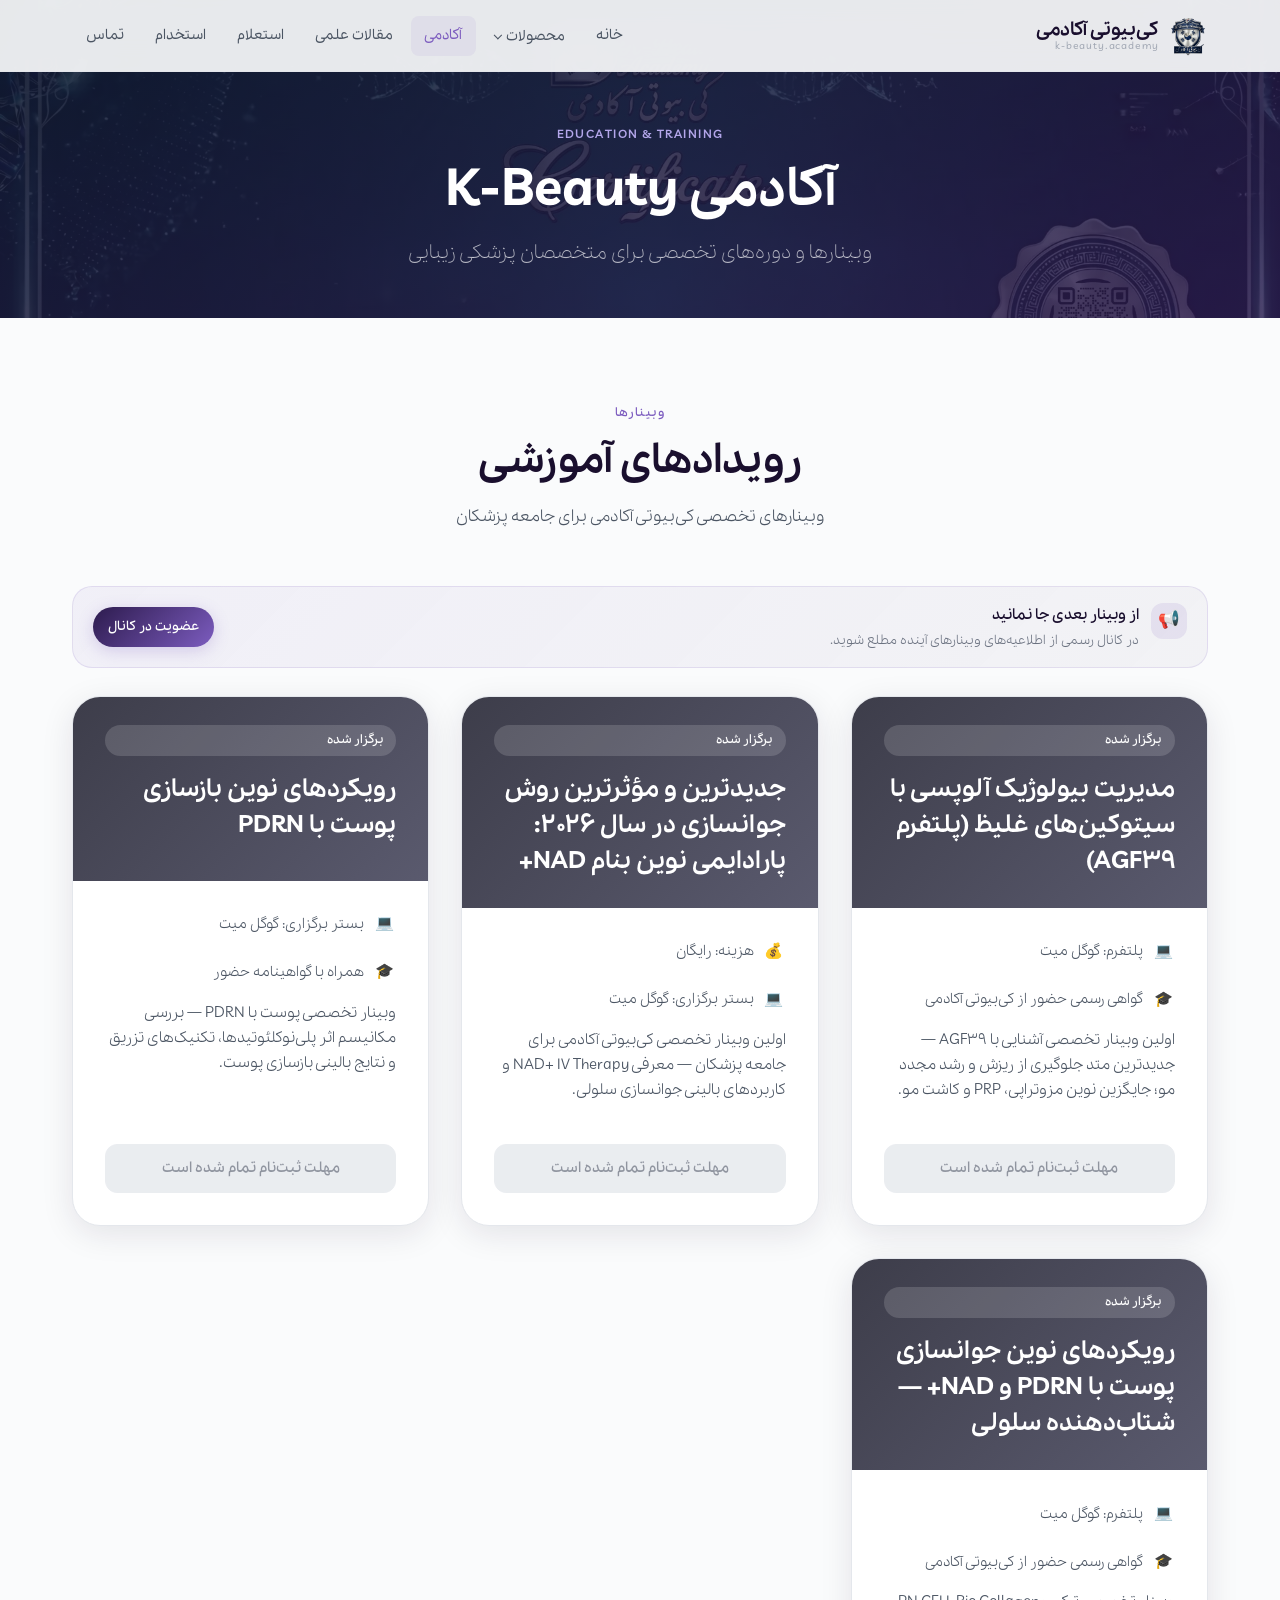
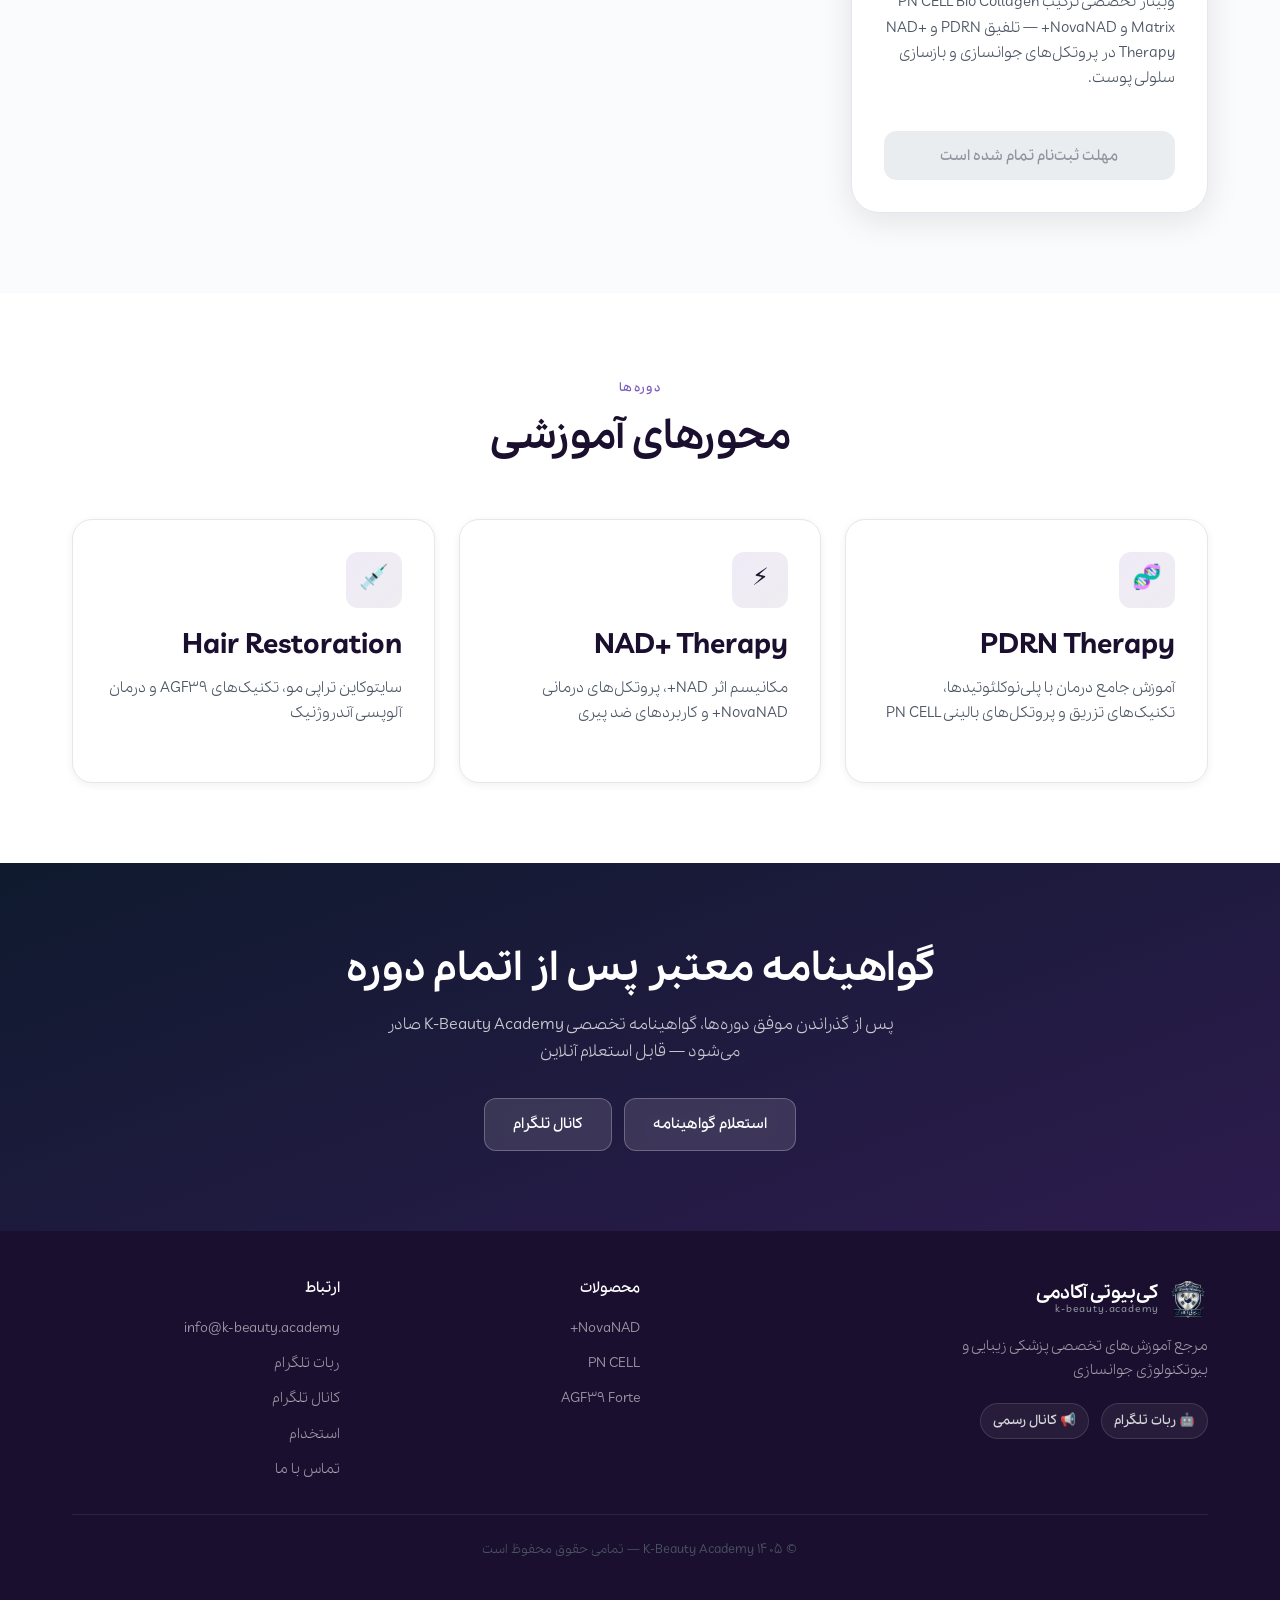
==== commit e1a71311: "Career section has been added" ====
--- a/academy.html
+++ b/academy.html
@@ -46,6 +46,7 @@
           <li><a href="academy.html">آکادمی</a></li>
           <li><a href="articles.html">مقالات علمی</a></li>
           <li><a href="verify.html">استعلام</a></li>
+          <li><a href="career/">استخدام</a></li>
           <li><a href="contact.html">تماس</a></li>
         </ul>
       </nav>
@@ -75,6 +76,7 @@
         <li><a href="academy.html">آکادمی</a></li>
         <li><a href="articles.html">مقالات علمی</a></li>
         <li><a href="verify.html">استعلام گواهینامه</a></li>
+        <li><a href="career/">استخدام</a></li>
         <li><a href="contact.html">تماس با ما</a></li>
       </ul>
     </nav>
@@ -273,6 +275,7 @@
             <li><a href="mailto:info@k-beauty.academy">info@k-beauty.academy</a></li>
             <li><a href="#" data-telegram>ربات تلگرام</a></li>
             <li><a href="#" data-telegram-channel>کانال تلگرام</a></li>
+            <li><a href="career/">استخدام</a></li>
             <li><a href="contact.html">تماس با ما</a></li>
           </ul>
         </div>
--- a/style.css
+++ b/style.css
@@ -911,6 +911,20 @@
   margin: 0 auto;
 }
 
+.page-hero__actions {
+  position: relative;
+  z-index: 1;
+  display: flex;
+  flex-wrap: wrap;
+  justify-content: center;
+  gap: 0.75rem;
+  margin-top: 1.5rem;
+}
+
+.page-hero__actions .btn {
+  min-width: 12rem;
+}
+
 /* --- Content Blocks --- */
 .content-grid {
   display: grid;
@@ -1338,6 +1352,103 @@
   font-size: 0.72rem;
 }
 
+.contact-form-card .form-hint--block {
+  margin-bottom: 0.65rem;
+  line-height: 1.7;
+}
+
+.form-required {
+  color: var(--error);
+}
+
+.upload-zone {
+  border: 1.5px dashed rgba(124, 92, 191, 0.35);
+  border-radius: var(--radius-md);
+  background: var(--white-clinical);
+  padding: 1rem;
+  transition: border-color var(--transition), background var(--transition), box-shadow var(--transition);
+  outline: none;
+}
+
+.upload-zone:hover,
+.upload-zone:focus-visible,
+.upload-zone.is-dragover {
+  border-color: var(--purple-accent);
+  background: rgba(124, 92, 191, 0.05);
+  box-shadow: 0 0 0 3px var(--purple-glow);
+}
+
+.upload-zone.is-invalid {
+  border-color: var(--error);
+}
+
+.upload-zone__title {
+  margin: 0 0 0.25rem;
+  font-size: 0.88rem;
+  font-weight: 600;
+  color: var(--purple-deep);
+  text-align: center;
+}
+
+.upload-zone__text {
+  margin: 0 0 0.85rem;
+  font-size: 0.78rem;
+  color: var(--text-muted);
+  text-align: center;
+}
+
+.upload-zone__actions {
+  display: flex;
+  flex-wrap: wrap;
+  gap: 0.5rem;
+  justify-content: center;
+}
+
+.upload-zone__btn {
+  padding: 0.45rem 0.85rem;
+  font-size: 0.8rem;
+}
+
+.upload-zone__preview {
+  display: flex;
+  align-items: center;
+  gap: 0.75rem;
+  flex-wrap: wrap;
+}
+
+.upload-zone__thumb {
+  width: 3.5rem;
+  height: 3.5rem;
+  object-fit: cover;
+  border-radius: var(--radius-sm);
+  border: 1px solid var(--silver-light);
+  background: var(--white-pure);
+}
+
+.upload-zone__filemeta {
+  display: flex;
+  flex-direction: column;
+  gap: 0.15rem;
+  min-width: 0;
+  flex: 1 1 10rem;
+}
+
+.upload-zone__filemeta strong {
+  font-size: 0.84rem;
+  color: var(--text-primary);
+  word-break: break-word;
+}
+
+.upload-zone__filemeta span {
+  font-size: 0.74rem;
+  color: var(--text-muted);
+}
+
+.upload-zone__remove {
+  padding: 0.4rem 0.75rem;
+  font-size: 0.78rem;
+}
+
 .contact-form-card .form-hint--fieldset {
   margin-bottom: 0.45rem;
 }
@@ -1521,10 +1632,16 @@
 
 .form-honeypot {
   position: absolute;
-  left: -10000px;
   width: 1px;
   height: 1px;
+  padding: 0;
+  margin: -1px;
   overflow: hidden;
+  clip: rect(0, 0, 0, 0);
+  clip-path: inset(50%);
+  white-space: nowrap;
+  border: 0;
+  /* Do NOT use left:-10000px — expands scroll width on mobile RTL */
 }
 
 .form-hint {
@@ -1960,6 +2077,83 @@
 .ingredient-tag:hover {
   border-color: var(--purple-accent);
   color: var(--purple-accent);
+}
+
+.growth-factors-hint {
+  margin: 0.35rem 0 0;
+  font-size: 0.78rem;
+  color: var(--text-muted);
+}
+
+.ingredient-tag--interactive {
+  display: inline-flex;
+  align-items: center;
+  gap: 0.35rem;
+  font-family: inherit;
+  cursor: pointer;
+  line-height: 1.3;
+}
+
+.ingredient-tag--interactive:hover,
+.ingredient-tag--interactive.is-active {
+  border-color: var(--purple-accent);
+  color: var(--purple-accent);
+  background: rgba(124, 92, 191, 0.08);
+}
+
+.ingredient-tag__hint {
+  display: inline-flex;
+  align-items: center;
+  justify-content: center;
+  width: 1rem;
+  height: 1rem;
+  border-radius: 50%;
+  font-size: 0.7rem;
+  font-weight: 700;
+  line-height: 1;
+  color: var(--purple-accent);
+  background: rgba(124, 92, 191, 0.12);
+}
+
+.ingredient-tag--interactive.is-active .ingredient-tag__hint {
+  background: var(--purple-accent);
+  color: var(--white-pure);
+}
+
+.growth-factor-panel {
+  margin-top: 0.75rem;
+  padding: 0.9rem 1rem;
+  border-radius: var(--radius-md);
+  border: 1px solid rgba(124, 92, 191, 0.2);
+  background: linear-gradient(135deg, rgba(124, 92, 191, 0.08), rgba(45, 27, 78, 0.04));
+  animation: growthFactorIn 0.2s ease;
+}
+
+.growth-factor-panel__abbr {
+  margin: 0 0 0.15rem;
+  font-size: 0.72rem;
+  font-weight: 600;
+  letter-spacing: 0.04em;
+  color: var(--purple-accent);
+}
+
+.growth-factor-panel__name {
+  margin: 0 0 0.45rem;
+  font-size: 0.92rem;
+  font-weight: 600;
+  color: var(--purple-deep);
+}
+
+.growth-factor-panel__desc {
+  margin: 0;
+  font-size: 0.84rem;
+  line-height: 1.7;
+  color: var(--text-secondary);
+}
+
+@keyframes growthFactorIn {
+  from { opacity: 0; transform: translateY(-4px); }
+  to { opacity: 1; transform: translateY(0); }
 }
 
 /* --- Method Cards --- */
@@ -3136,3 +3330,786 @@
     min-height: 280px;
   }
 }
+
+/* ==========================================================================
+   Survey (public) + Survey Admin
+   ========================================================================== */
+
+.survey-page {
+  background:
+    radial-gradient(900px 420px at 100% -10%, rgba(124, 92, 191, 0.1), transparent 55%),
+    radial-gradient(700px 360px at 0% 18%, rgba(30, 45, 74, 0.05), transparent 50%),
+    var(--white-clinical);
+  overflow-x: clip;
+  max-width: 100%;
+}
+
+.survey-section {
+  padding: calc(var(--header-height) + 1.25rem) 0 2.5rem;
+  min-height: auto;
+  max-width: 100%;
+  overflow-x: clip;
+}
+
+.survey-shell {
+  max-width: 640px;
+  width: 100%;
+  box-sizing: border-box;
+}
+
+.survey-card {
+  background: rgba(255, 255, 255, 0.94);
+  border: 1px solid rgba(228, 231, 236, 0.95);
+  border-radius: var(--radius-md);
+  box-shadow: var(--shadow-sm);
+  padding: 1.25rem 1rem 1.35rem;
+  max-width: 100%;
+  box-sizing: border-box;
+  overflow-x: clip;
+  min-width: 0;
+}
+
+@media (min-width: 768px) {
+  .survey-card {
+    padding: 1.5rem 1.35rem 1.6rem;
+  }
+}
+
+.survey-card .eyebrow {
+  font-size: 0.72rem;
+  letter-spacing: 0.06em;
+}
+
+.survey-card h1 {
+  font-size: clamp(1.2rem, 2.4vw, 1.55rem);
+  color: var(--purple-elegant);
+  margin: 0.2rem 0 0.45rem;
+  line-height: 1.35;
+}
+
+.survey-lead {
+  color: var(--text-secondary);
+  margin-bottom: 0.9rem;
+  font-size: 0.92rem;
+  line-height: 1.55;
+}
+
+/* --- Skeleton shimmer --- */
+.survey-patience {
+  margin: 0 0 0.85rem;
+  text-align: center;
+  font-size: 0.95rem;
+  font-weight: 600;
+  color: var(--purple-elegant);
+}
+
+.survey-skeleton {
+  display: grid;
+  gap: 0.65rem;
+}
+
+.sk {
+  display: block;
+  border-radius: 8px;
+  background: linear-gradient(
+    90deg,
+    #eceef2 0%,
+    #f7f8fa 40%,
+    #eceef2 80%
+  );
+  background-size: 200% 100%;
+  animation: survey-shimmer 1.15s ease-in-out infinite;
+}
+
+.sk-eyebrow {
+  width: 4.5rem;
+  height: 0.7rem;
+}
+
+.sk-title {
+  width: 72%;
+  height: 1.35rem;
+  margin-bottom: 0.15rem;
+}
+
+.sk-line {
+  width: 100%;
+  height: 0.75rem;
+}
+
+.sk-line--short {
+  width: 55%;
+  margin-bottom: 0.35rem;
+}
+
+.sk-field {
+  height: 2.35rem;
+  margin-top: 0.2rem;
+}
+
+.sk-option {
+  height: 2.55rem;
+}
+
+.sk-option--short {
+  width: 88%;
+}
+
+.sk-button {
+  height: 2.6rem;
+  margin-top: 0.35rem;
+  border-radius: var(--radius-sm);
+}
+
+@keyframes survey-shimmer {
+  0% { background-position: 100% 0; }
+  100% { background-position: -100% 0; }
+}
+
+.survey-status {
+  text-align: center;
+  padding: 0.5rem 0.15rem;
+}
+
+.survey-status .btn {
+  margin-top: 0.9rem;
+}
+
+.survey-status--success h1 {
+  color: var(--success);
+}
+
+.survey-form {
+  position: relative;
+  max-width: 100%;
+  min-width: 0;
+}
+
+.survey-form .form-group {
+  margin-bottom: 0.85rem;
+}
+
+.survey-form .form-group label {
+  font-size: 0.9rem;
+  margin-bottom: 0.35rem;
+}
+
+.survey-form .form-group input {
+  padding: 0.65rem 0.75rem;
+  font-size: 0.95rem;
+  max-width: 100%;
+  box-sizing: border-box;
+}
+
+.survey-form .form-hint {
+  margin-top: 0.3rem;
+  font-size: 0.78rem;
+}
+
+.survey-question {
+  border: 0;
+  margin: 0 0 0.95rem;
+  padding: 0;
+  min-width: 0;
+  max-width: 100%;
+}
+
+.survey-question legend {
+  display: block;
+  float: none;
+  width: 100%;
+  max-width: 100%;
+  padding: 0;
+  font-weight: 600;
+  font-size: 0.95rem;
+  color: var(--text-primary);
+  margin-bottom: 0.55rem;
+  line-height: 1.5;
+  white-space: normal;
+  overflow-wrap: anywhere;
+  word-break: break-word;
+}
+
+.survey-question__index {
+  display: inline-flex;
+  align-items: center;
+  justify-content: center;
+  min-width: 1.35rem;
+  height: 1.35rem;
+  margin-left: 0.3rem;
+  border-radius: 999px;
+  background: var(--purple-elegant);
+  color: #fff;
+  font-size: 0.72rem;
+  flex-shrink: 0;
+  vertical-align: middle;
+}
+
+.survey-options {
+  display: grid;
+  gap: 0.45rem;
+  min-width: 0;
+  max-width: 100%;
+}
+
+.survey-option {
+  display: flex;
+  align-items: flex-start;
+  gap: 0.55rem;
+  padding: 0.65rem 0.75rem;
+  border: 1px solid var(--silver-light);
+  border-radius: var(--radius-sm);
+  background: var(--white-pure);
+  cursor: pointer;
+  transition: border-color var(--transition), background var(--transition);
+  min-width: 0;
+  max-width: 100%;
+  box-sizing: border-box;
+}
+
+.survey-option:hover {
+  border-color: rgba(124, 92, 191, 0.45);
+  background: rgba(124, 92, 191, 0.04);
+}
+
+.survey-option:has(input:checked) {
+  border-color: var(--purple-accent);
+  background: rgba(124, 92, 191, 0.08);
+  box-shadow: inset 0 0 0 1px rgba(124, 92, 191, 0.25);
+}
+
+.survey-option input {
+  margin-top: 0.2rem;
+  accent-color: var(--purple-accent);
+  flex-shrink: 0;
+}
+
+.survey-option__text {
+  flex: 1;
+  min-width: 0;
+  line-height: 1.5;
+  font-size: 0.92rem;
+  color: var(--text-primary);
+  overflow-wrap: anywhere;
+  word-break: break-word;
+}
+
+.survey-question.is-invalid .survey-option {
+  border-color: rgba(220, 38, 38, 0.35);
+}
+
+.survey-form .btn--full {
+  margin-top: 0.15rem;
+  padding: 0.7rem 1rem;
+  max-width: 100%;
+  box-sizing: border-box;
+}
+
+.survey-modal {
+  position: fixed;
+  inset: 0;
+  z-index: 1000;
+  display: grid;
+  place-items: center;
+  padding: 1rem;
+}
+
+.survey-modal[hidden] {
+  display: none;
+}
+
+.survey-modal__backdrop {
+  position: absolute;
+  inset: 0;
+  background: rgba(15, 26, 46, 0.55);
+}
+
+.survey-modal__panel {
+  position: relative;
+  width: min(100%, 380px);
+  background: var(--white-pure);
+  border-radius: var(--radius-md);
+  box-shadow: var(--shadow-lg);
+  padding: 1.35rem 1.15rem 1.15rem;
+  text-align: center;
+  animation: survey-modal-in 0.28s ease-out;
+}
+
+@keyframes survey-modal-in {
+  from {
+    opacity: 0;
+    transform: translateY(12px) scale(0.98);
+  }
+  to {
+    opacity: 1;
+    transform: none;
+  }
+}
+
+.survey-modal__icon {
+  width: 44px;
+  height: 44px;
+  margin: 0 auto 0.75rem;
+  border-radius: 50%;
+  display: grid;
+  place-items: center;
+  background: rgba(5, 150, 105, 0.12);
+  color: var(--success);
+  font-size: 1.2rem;
+  font-weight: 700;
+}
+
+.survey-modal__panel h2 {
+  margin-bottom: 0.35rem;
+  font-size: 1.15rem;
+  color: var(--purple-elegant);
+}
+
+.survey-modal__text {
+  color: var(--text-secondary);
+  margin-bottom: 1rem;
+  font-size: 0.95rem;
+}
+
+body.survey-modal-open {
+  overflow: hidden;
+}
+
+/* --- Admin --- */
+.survey-admin-page {
+  background:
+    linear-gradient(180deg, #f7f5fb 0%, var(--white-clinical) 30%);
+  min-height: 100vh;
+}
+
+.survey-admin-topbar {
+  background: var(--white-pure);
+  border-bottom: 1px solid var(--silver-light);
+  position: sticky;
+  top: 0;
+  z-index: 20;
+}
+
+.survey-admin-topbar__inner {
+  display: flex;
+  align-items: center;
+  justify-content: space-between;
+  gap: 1rem;
+  min-height: 64px;
+}
+
+.survey-admin-topbar__actions {
+  display: flex;
+  align-items: center;
+  gap: 0.75rem;
+}
+
+.survey-admin-user {
+  font-size: 0.9rem;
+  color: var(--text-secondary);
+}
+
+.survey-admin-main {
+  padding: 2rem 1rem 4rem;
+  max-width: 960px;
+}
+
+.survey-admin-card {
+  background: var(--white-pure);
+  border: 1px solid var(--silver-light);
+  border-radius: var(--radius-lg);
+  box-shadow: var(--shadow-sm);
+  padding: 1.5rem;
+  margin-bottom: 1.5rem;
+}
+
+.survey-admin-card h1,
+.survey-admin-card h2 {
+  color: var(--purple-elegant);
+  margin-bottom: 0.35rem;
+}
+
+.survey-admin-login {
+  max-width: 360px;
+  margin-top: 1rem;
+}
+
+.survey-admin-toolbar {
+  display: flex;
+  flex-wrap: wrap;
+  align-items: flex-end;
+  justify-content: space-between;
+  gap: 1rem;
+  margin-bottom: 1.25rem;
+}
+
+.survey-admin-tabs {
+  display: flex;
+  gap: 0.35rem;
+  margin-bottom: 1.25rem;
+  padding: 0.3rem;
+  background: var(--white-pure);
+  border: 1px solid var(--silver-light);
+  border-radius: var(--radius-md);
+}
+
+.survey-admin-tab {
+  flex: 1;
+  border: 0;
+  background: transparent;
+  color: var(--text-secondary);
+  font-family: inherit;
+  font-size: 0.95rem;
+  font-weight: 600;
+  padding: 0.7rem 0.85rem;
+  border-radius: calc(var(--radius-md) - 2px);
+  cursor: pointer;
+  transition: background 0.15s ease, color 0.15s ease;
+}
+
+.survey-admin-tab:hover {
+  color: var(--text-primary);
+  background: rgba(91, 53, 143, 0.06);
+}
+
+.survey-admin-tab.is-active {
+  background: var(--purple-elegant);
+  color: #fff;
+}
+
+.survey-admin-tabpanel[hidden] {
+  display: none !important;
+}
+
+.survey-admin-list {
+  margin-bottom: 1.5rem;
+}
+
+.survey-admin-empty-card {
+  background: var(--white-pure);
+  border: 1px dashed var(--silver-light);
+  border-radius: var(--radius-md);
+  padding: 1.5rem;
+  text-align: center;
+}
+
+.survey-admin-row__title-line {
+  display: flex;
+  flex-wrap: wrap;
+  align-items: center;
+  gap: 0.5rem 0.75rem;
+  margin-bottom: 0.25rem;
+}
+
+.survey-admin-row__title-line h3 {
+  margin: 0;
+}
+
+.survey-status-badge {
+  display: inline-flex;
+  align-items: center;
+  font-size: 0.75rem;
+  font-weight: 700;
+  padding: 0.2rem 0.55rem;
+  border-radius: 999px;
+  background: var(--silver-light);
+  color: var(--text-secondary);
+}
+
+.survey-status-badge--open {
+  background: rgba(5, 150, 105, 0.12);
+  color: var(--success);
+}
+
+.survey-status-badge--closed {
+  background: rgba(185, 28, 28, 0.1);
+  color: var(--error);
+}
+
+.survey-status-badge--draft {
+  background: rgba(91, 53, 143, 0.1);
+  color: var(--purple-elegant);
+}
+
+.results-kpis {
+  display: grid;
+  grid-template-columns: repeat(3, minmax(0, 1fr));
+  gap: 0.75rem;
+  margin: 0.5rem 0 1.25rem;
+}
+
+.results-kpi {
+  background: linear-gradient(180deg, #faf8fc 0%, #fff 100%);
+  border: 1px solid var(--silver-light);
+  border-radius: var(--radius-md);
+  padding: 0.9rem 1rem;
+}
+
+.results-kpi__label {
+  display: block;
+  font-size: 0.8rem;
+  color: var(--text-muted);
+  margin-bottom: 0.25rem;
+}
+
+.results-kpi__value {
+  font-size: 1.25rem;
+  color: var(--purple-elegant);
+}
+
+.results-winners {
+  margin-bottom: 1.5rem;
+  padding: 1rem 1.1rem;
+  background: rgba(91, 53, 143, 0.04);
+  border: 1px solid rgba(91, 53, 143, 0.12);
+  border-radius: var(--radius-md);
+}
+
+.results-winners h3 {
+  margin: 0 0 0.75rem;
+  font-size: 1rem;
+  color: var(--purple-elegant);
+}
+
+.results-winners__list {
+  list-style: none;
+  margin: 0;
+  padding: 0;
+  display: grid;
+  gap: 0.75rem;
+}
+
+.results-winners__list li {
+  display: grid;
+  gap: 0.2rem;
+}
+
+.results-winners__q {
+  font-size: 0.85rem;
+  color: var(--text-muted);
+}
+
+.results-winners__a {
+  font-weight: 600;
+  color: var(--text-primary);
+}
+
+.results-winners__a em {
+  font-style: normal;
+  font-weight: 500;
+  color: var(--text-secondary);
+}
+
+.results-bars li.is-winner .results-bars__label span:first-child {
+  color: var(--purple-elegant);
+  font-weight: 700;
+}
+
+.results-bars li.is-winner .results-bars__track span {
+  background: linear-gradient(90deg, var(--purple-elegant), var(--purple-accent));
+}
+
+@media (max-width: 640px) {
+  .results-kpis {
+    grid-template-columns: 1fr;
+  }
+}
+
+.survey-admin-table {
+  display: grid;
+  gap: 0.85rem;
+}
+
+.survey-admin-row {
+  display: flex;
+  flex-wrap: wrap;
+  gap: 1rem;
+  justify-content: space-between;
+  align-items: center;
+  padding: 1rem 1.15rem;
+  background: var(--white-pure);
+  border: 1px solid var(--silver-light);
+  border-radius: var(--radius-md);
+}
+
+.survey-admin-row__main h3 {
+  margin: 0 0 0.25rem;
+  font-size: 1.05rem;
+  color: var(--text-primary);
+}
+
+.survey-admin-row__main p {
+  margin: 0;
+  color: var(--text-muted);
+  font-size: 0.9rem;
+}
+
+.survey-admin-row__actions {
+  display: flex;
+  flex-wrap: wrap;
+  gap: 0.45rem;
+}
+
+.survey-admin-empty,
+.survey-admin-muted {
+  color: var(--text-muted);
+  padding: 1rem 0;
+}
+
+.survey-admin-error {
+  color: var(--error);
+}
+
+.survey-admin-editor__head,
+.survey-admin-editor__questions-head {
+  display: flex;
+  align-items: center;
+  justify-content: space-between;
+  gap: 1rem;
+  margin-bottom: 1rem;
+}
+
+.survey-admin-grid {
+  display: grid;
+  gap: 1rem;
+}
+
+@media (min-width: 768px) {
+  .survey-admin-grid {
+    grid-template-columns: 1.2fr 0.8fr;
+  }
+}
+
+.editor-question {
+  border: 1px solid var(--silver-light);
+  border-radius: var(--radius-md);
+  padding: 1rem;
+  margin-bottom: 1rem;
+  background: #fcfcfd;
+}
+
+.editor-question__head {
+  display: flex;
+  justify-content: space-between;
+  align-items: center;
+  margin-bottom: 0.75rem;
+}
+
+.editor-options {
+  display: grid;
+  gap: 0.5rem;
+  margin-bottom: 0.75rem;
+}
+
+.editor-option-row {
+  display: grid;
+  grid-template-columns: 1fr auto;
+  gap: 0.5rem;
+  align-items: center;
+}
+
+.editor-option-row input[type="text"] {
+  width: 100%;
+  padding: 0.7rem 0.85rem;
+  border: 1px solid var(--silver-light);
+  border-radius: var(--radius-sm);
+  font-family: inherit;
+}
+
+.survey-admin-editor__actions {
+  display: flex;
+  flex-wrap: wrap;
+  gap: 0.65rem;
+  margin-top: 1.25rem;
+}
+
+.survey-admin-feedback {
+  margin-top: 0.85rem;
+  color: var(--success);
+  font-size: 0.95rem;
+}
+
+.survey-admin-feedback.is-error {
+  color: var(--error);
+}
+
+.results-question {
+  margin: 1.25rem 0;
+}
+
+.results-question h3 {
+  font-size: 1rem;
+  margin-bottom: 0.75rem;
+}
+
+.results-bars {
+  list-style: none;
+  display: grid;
+  gap: 0.75rem;
+}
+
+.results-bars__label {
+  display: flex;
+  justify-content: space-between;
+  gap: 1rem;
+  font-size: 0.9rem;
+  margin-bottom: 0.3rem;
+  color: var(--text-secondary);
+}
+
+.results-bars__track {
+  height: 10px;
+  background: var(--silver-light);
+  border-radius: 999px;
+  overflow: hidden;
+}
+
+.results-bars__track span {
+  display: block;
+  height: 100%;
+  background: linear-gradient(90deg, var(--purple-mid), var(--purple-accent));
+  border-radius: inherit;
+}
+
+.results-raw-title {
+  margin-top: 2rem;
+  margin-bottom: 0.75rem;
+}
+
+.results-raw {
+  display: grid;
+  gap: 0.75rem;
+}
+
+.results-raw__item {
+  border: 1px solid var(--silver-light);
+  border-radius: var(--radius-md);
+  padding: 0.9rem 1rem;
+}
+
+.results-raw__item header {
+  display: flex;
+  justify-content: space-between;
+  gap: 1rem;
+  margin-bottom: 0.35rem;
+}
+
+.results-raw__meta {
+  font-size: 0.85rem;
+  color: var(--text-muted);
+  margin-bottom: 0.5rem;
+}
+
+.results-raw__item ul {
+  margin: 0;
+  padding-right: 1.1rem;
+  color: var(--text-secondary);
+  font-size: 0.92rem;
+}
+
+@media (max-width: 640px) {
+  .survey-admin-row__actions .btn {
+    font-size: 0.85rem;
+    padding: 0.45rem 0.7rem;
+  }
+}
